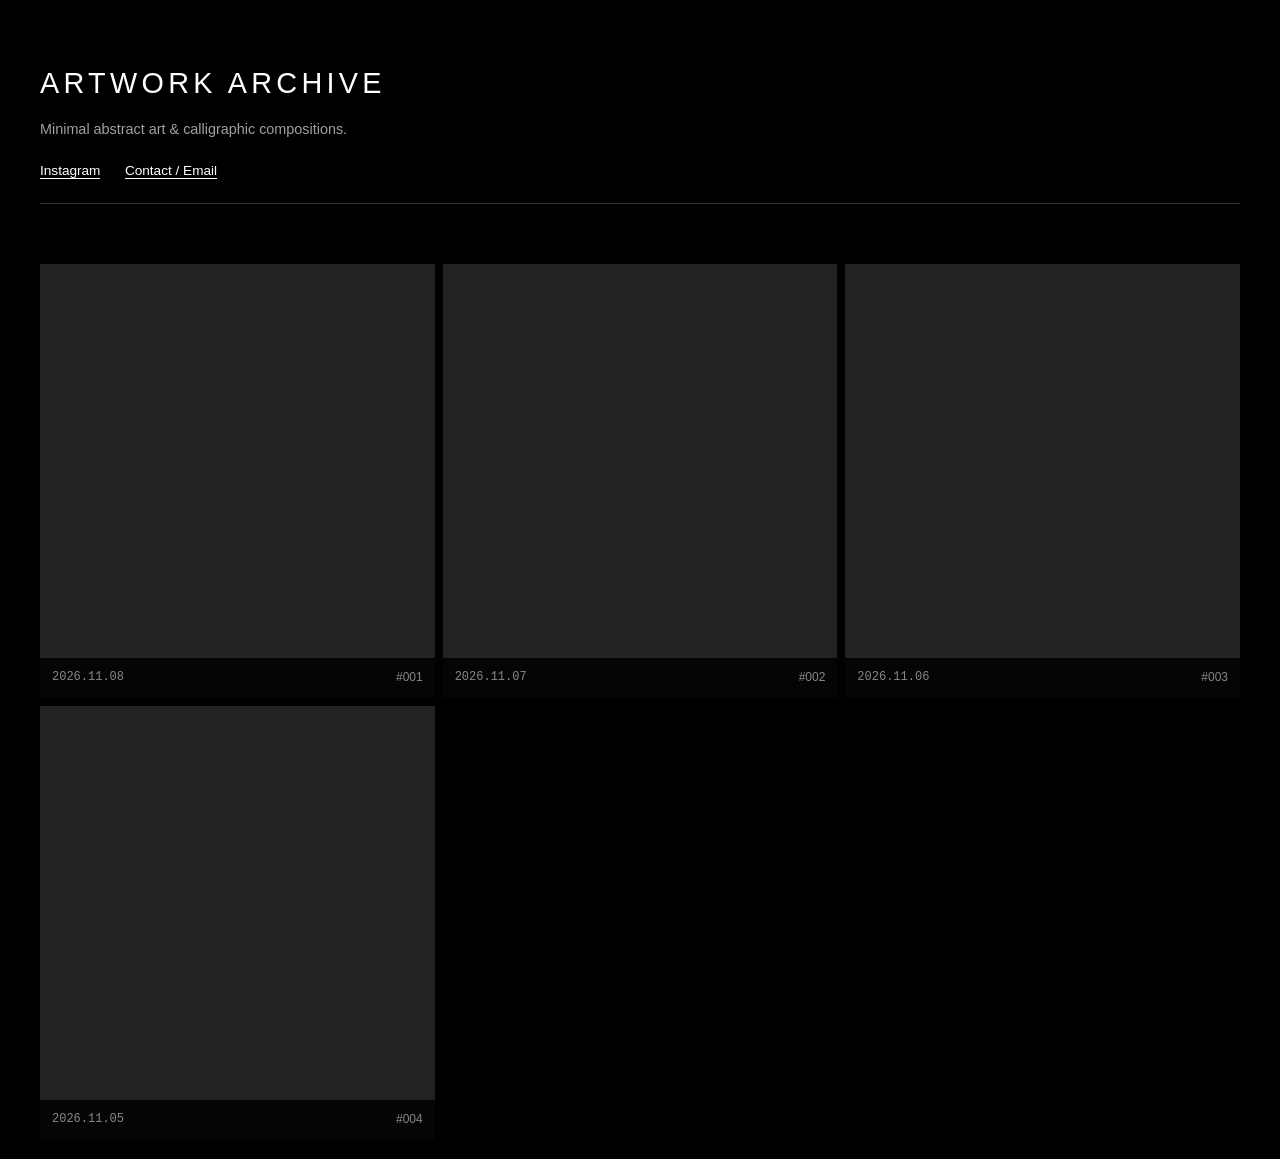
==== index.html @ de1f74de "Add style.css and update index.html" ====
<!DOCTYPE html>
<html lang="ja">
<head>
  <meta charset="UTF-8">
  <meta name="viewport" content="width=device-width, initial-scale=1.0">
  <title>ARTWORK ARCHIVE</title>
  <!-- 先ほど作成したstyle.cssを読み込む -->
  <link rel="stylesheet" href="style.css">
</head>
<body>

  <!-- ヘッダー：プロフィール＆連絡先 -->
  <header>
    <h1 class="site-title">ARTWORK ARCHIVE</h1>
    <p class="profile-text">
      Minimal abstract art & calligraphic compositions.
    </p>
    <div class="contact-links">
      <a href="#" target="_blank">Instagram</a>
      <a href="#" target="_blank">Contact / Email</a>
    </div>
  </header>

  <!-- メイン：作品モザイクグリッド -->
  <main>
    <section class="archive-grid">
      
      <!-- ダミー作品カード 1 -->
      <a href="#" class="work-card">
        <div class="work-thumbnail"></div>
        <div class="work-info">
          <span class="work-date">2026.11.08</span>
          <span class="work-id">#001</span>
        </div>
      </a>

      <!-- ダミー作品カード 2 -->
      <a href="#" class="work-card">
        <div class="work-thumbnail"></div>
        <div class="work-info">
          <span class="work-date">2026.11.07</span>
          <span class="work-id">#002</span>
        </div>
      </a>

      <!-- ダミー作品カード 3 -->
      <a href="#" class="work-card">
        <div class="work-thumbnail"></div>
        <div class="work-info">
          <span class="work-date">2026.11.06</span>
          <span class="work-id">#003</span>
        </div>
      </a>

      <!-- ダミー作品カード 4 -->
      <a href="#" class="work-card">
        <div class="work-thumbnail"></div>
        <div class="work-info">
          <span class="work-date">2026.11.05</span>
          <span class="work-id">#004</span>
        </div>
      </a>

    </section>
  </main>

</body>
</html>
---- style.css ----
/* 全体の基本設定（モノクロ・シンプル） */
* {
  box-sizing: border-box;
  margin: 0;
  padding: 0;
}

body {
  font-family: -apple-system, BlinkMacSystemFont, "Segoe UI", Roboto, "Helvetica Neue", Arial, sans-serif;
  background-color: #000000; /* 黒背景で作品を引き立てる */
  color: #ffffff;            /* 白文字 */
  line-height: 1.6;
  padding: 20px;
}

/* ヘッダー・プロフィール領域 */
header {
  max-width: 1200px;
  margin: 0 auto 60px auto;
  padding: 40px 0 20px 0;
  border-bottom: 1px solid #333333; /* 控えめな区切り線 */
}

.site-title {
  font-size: 1.8rem;
  font-weight: 300;
  letter-spacing: 0.15em;
  margin-bottom: 12px;
  text-transform: uppercase;
}

.profile-text {
  font-size: 0.9rem;
  color: #a0a0a0;
  max-width: 600px;
  margin-bottom: 16px;
}

.contact-links a {
  color: #ffffff;
  text-decoration: none;
  font-size: 0.85rem;
  margin-right: 20px;
  border-bottom: 1px solid #ffffff;
  transition: opacity 0.2s ease;
}

.contact-links a:hover {
  opacity: 0.6;
}

/* モザイク・グリッドレイアウト（スマホ/PC対応） */
.archive-grid {
  display: grid;
  /* スマホを含むすべての画面で強制的に「3列」にする */
  grid-template-columns: repeat(3, 1fr);
  gap: 8px; /* タイル同士の隙間を少し狭くしてスマホでもスッキリ見せる */
  max-width: 1200px;
  margin: 0 auto;
}
}

/* PCなどの広い画面ではタイルの最小サイズを少し広げる */
@media (min-width: 768px) {
  .archive-grid {
    grid-template-columns: repeat(auto-fill, minmax(220px, 1fr));
    gap: 20px;
  }
}

/* 各作品カードのスタイル */
.work-card {
  display: block;
  text-decoration: none;
  color: inherit;
  background-color: #111111;
  overflow: hidden;
  position: relative;
  transition: transform 0.3s ease, opacity 0.3s ease;
}

.work-card:hover {
  opacity: 0.85;
}

/* 正方形のサムネイル枠 */
.work-thumbnail {
  width: 100%;
  aspect-ratio: 1 / 1;
  background-color: #222222;
  object-fit: cover;
  display: block;
}

/* 作品情報のテキスト */
.work-info {
  padding: 10px 12px;
  display: flex;
  justify-content: space-between;
  align-items: center;
  font-size: 0.75rem;
  color: #888888;
  background-color: #050505;
}

.work-date {
  font-family: monospace;
}
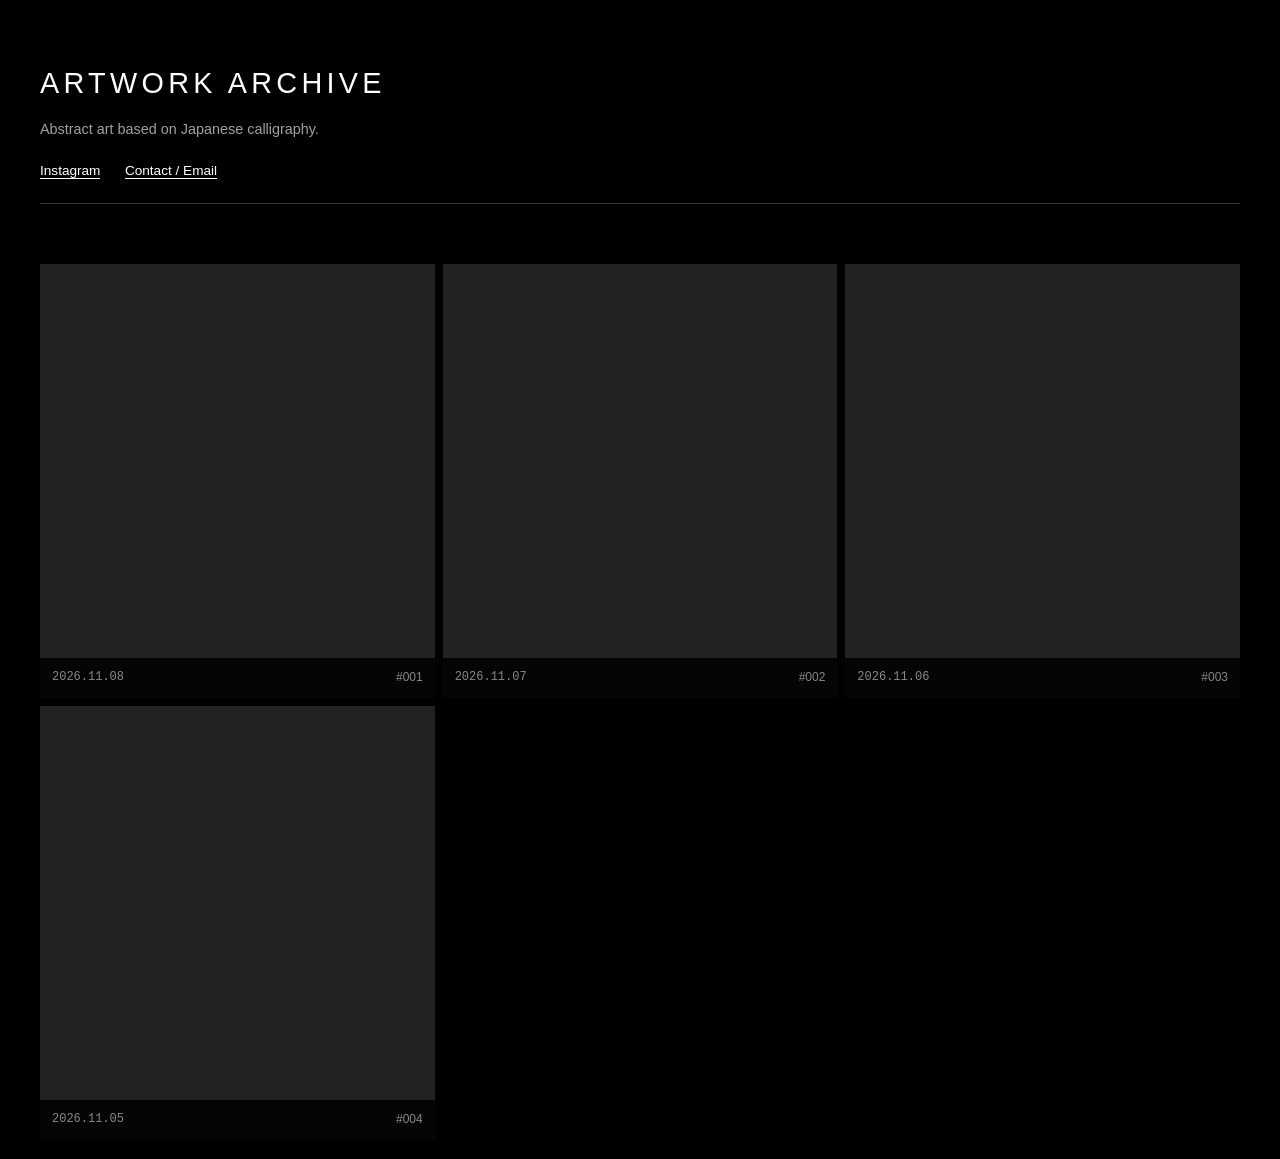
==== commit 99136859: "a" ====
--- a/index.html
+++ b/index.html
@@ -13,7 +13,7 @@
   <header>
     <h1 class="site-title">ARTWORK ARCHIVE</h1>
     <p class="profile-text">
-      Minimal abstract art & calligraphic compositions.
+      Abstract art based on Japanese calligraphy.
     </p>
     <div class="contact-links">
       <a href="#" target="_blank">Instagram</a>
--- a/style.css
+++ b/style.css
@@ -7,8 +7,8 @@
 
 body {
   font-family: -apple-system, BlinkMacSystemFont, "Segoe UI", Roboto, "Helvetica Neue", Arial, sans-serif;
-  background-color: #000000; /* 黒背景で作品を引き立てる */
-  color: #ffffff;            /* 白文字 */
+  background-color: #000000;
+  color: #ffffff;
   line-height: 1.6;
   padding: 20px;
 }
@@ -18,7 +18,7 @@
   max-width: 1200px;
   margin: 0 auto 60px auto;
   padding: 40px 0 20px 0;
-  border-bottom: 1px solid #333333; /* 控えめな区切り線 */
+  border-bottom: 1px solid #333333;
 }
 
 .site-title {
@@ -49,23 +49,13 @@
   opacity: 0.6;
 }
 
-/* モザイク・グリッドレイアウト（スマホ/PC対応） */
+/* モザイク・グリッドレイアウト（スマホ含む3列固定） */
 .archive-grid {
   display: grid;
-  /* スマホを含むすべての画面で強制的に「3列」にする */
   grid-template-columns: repeat(3, 1fr);
-  gap: 8px; /* タイル同士の隙間を少し狭くしてスマホでもスッキリ見せる */
+  gap: 8px;
   max-width: 1200px;
   margin: 0 auto;
-}
-}
-
-/* PCなどの広い画面ではタイルの最小サイズを少し広げる */
-@media (min-width: 768px) {
-  .archive-grid {
-    grid-template-columns: repeat(auto-fill, minmax(220px, 1fr));
-    gap: 20px;
-  }
 }
 
 /* 各作品カードのスタイル */
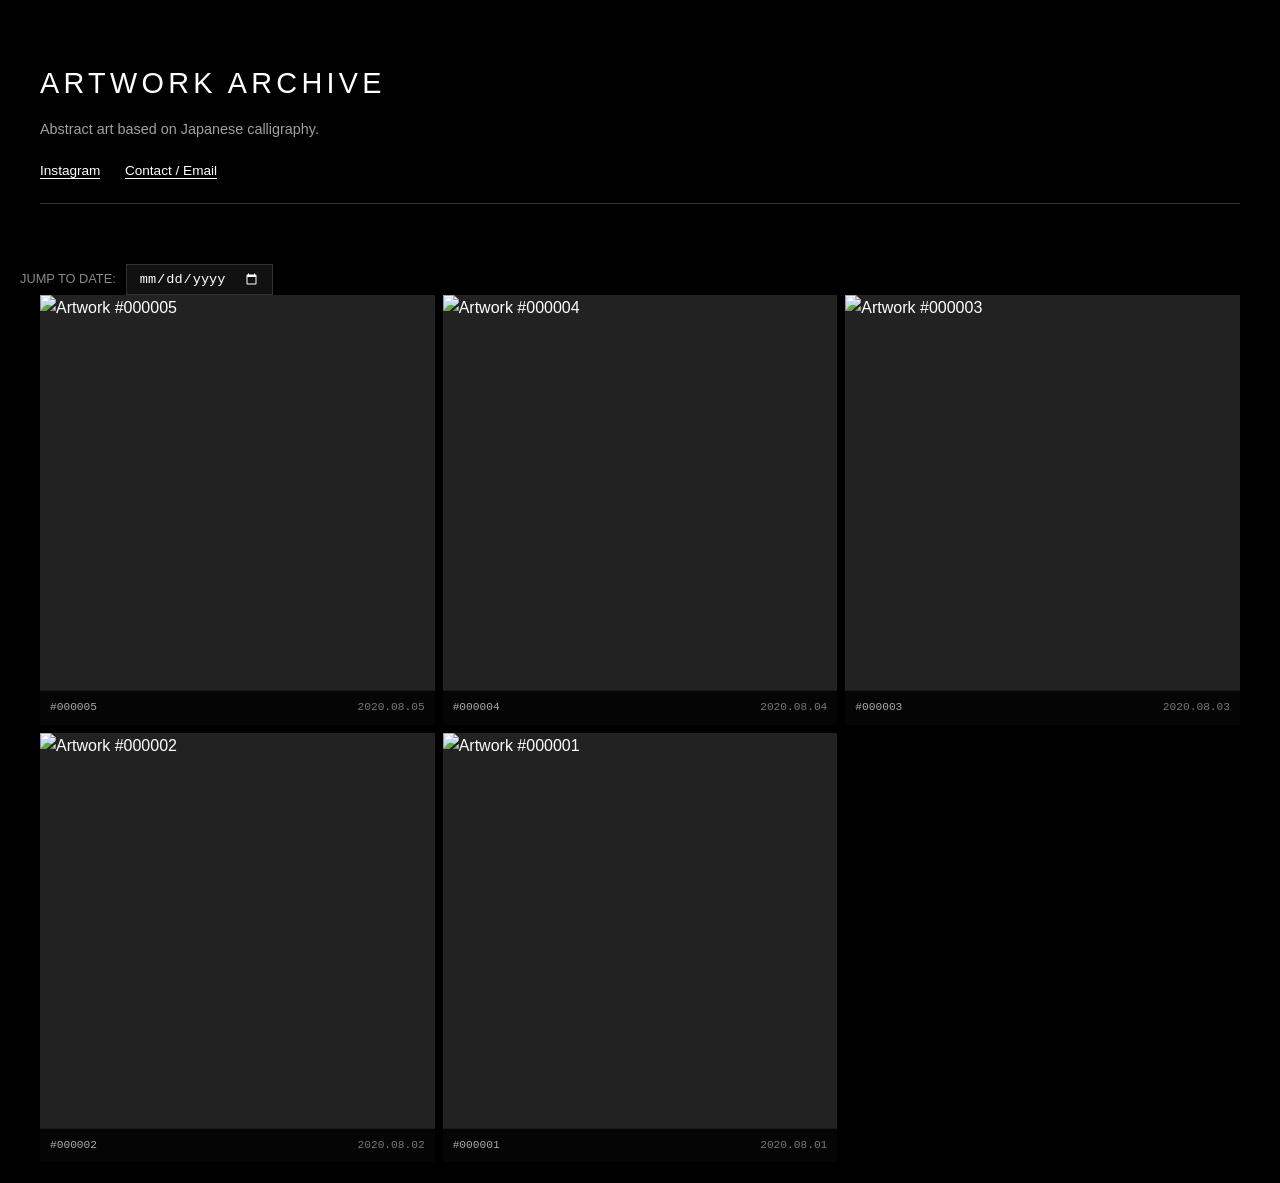
==== commit 804454bc: "a" ====
--- a/index.html
+++ b/index.html
@@ -21,48 +21,18 @@
     </div>
   </header>
 
-  <!-- メイン：作品モザイクグリッド -->
+ <!-- カレンダージャンプUI -->
+    <div class="calendar-search">
+      <label for="date-picker">JUMP TO DATE:</label>
+      <input type="date" id="date-picker">
+    </div>
+  </header>
+
   <main>
-    <section class="archive-grid">
-      
-      <!-- ダミー作品カード 1 -->
-      <a href="#" class="work-card">
-        <div class="work-thumbnail"></div>
-        <div class="work-info">
-          <span class="work-date">2026.11.08</span>
-          <span class="work-id">#001</span>
-        </div>
-      </a>
-
-      <!-- ダミー作品カード 2 -->
-      <a href="#" class="work-card">
-        <div class="work-thumbnail"></div>
-        <div class="work-info">
-          <span class="work-date">2026.11.07</span>
-          <span class="work-id">#002</span>
-        </div>
-      </a>
-
-      <!-- ダミー作品カード 3 -->
-      <a href="#" class="work-card">
-        <div class="work-thumbnail"></div>
-        <div class="work-info">
-          <span class="work-date">2026.11.06</span>
-          <span class="work-id">#003</span>
-        </div>
-      </a>
-
-      <!-- ダミー作品カード 4 -->
-      <a href="#" class="work-card">
-        <div class="work-thumbnail"></div>
-        <div class="work-info">
-          <span class="work-date">2026.11.05</span>
-          <span class="work-id">#004</span>
-        </div>
-      </a>
-
-    </section>
+    <!-- JavaScriptが自動で画像カードを生成して挿入するグリッド -->
+    <div class="archive-grid" id="artwork-grid"></div>
   </main>
 
+  <script src="script.js"></script>
 </body>
 </html>
--- a/style.css
+++ b/style.css
@@ -95,4 +95,52 @@
 
 .work-date {
   font-family: monospace;
+}
+
+/* カレンダージャンプエリア */
+.calendar-search {
+  margin-top: 20px;
+  display: flex;
+  align-items: center;
+  gap: 10px;
+  font-size: 0.8rem;
+  color: #888888;
+}
+
+.calendar-search input[type="date"] {
+  background-color: #111111;
+  color: #ffffff;
+  border: 1px solid #333333;
+  padding: 6px 12px;
+  font-family: monospace;
+  font-size: 0.85rem;
+  outline: none;
+  cursor: pointer;
+}
+
+.calendar-search input[type="date"]::-webkit-calendar-picker-indicator {
+  filter: invert(1); /* カレンダーアイコンを白くする */
+}
+
+/* 作品カード内のメタ情報表示 */
+.work-info {
+  padding: 8px 10px;
+  display: flex;
+  justify-content: space-between;
+  align-items: center;
+  font-size: 0.7rem;
+  color: #777777;
+  font-family: monospace;
+  background-color: #050505;
+  border-top: 1px solid #1a1a1a;
+}
+
+.work-number {
+  color: #aaaaaa;
+}
+
+/* スクロール位置調整用のハイライト効果（ジャンプ時） */
+.work-card.highlight {
+  outline: 2px solid #ffffff;
+  transition: outline 0.5s ease;
 }
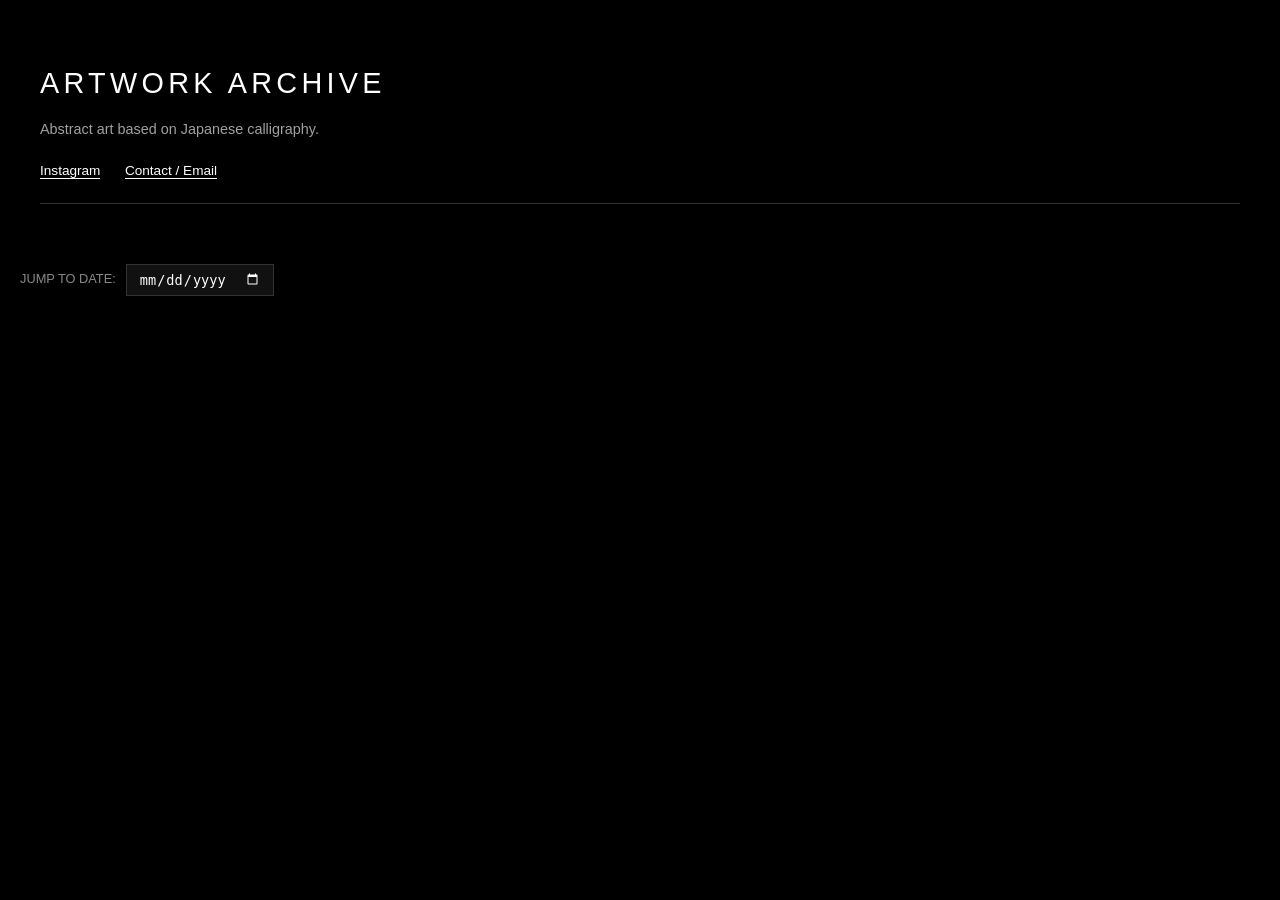
==== commit ea7ee7c8: "a" ====
--- a/index.html
+++ b/index.html
@@ -33,6 +33,9 @@
     <div class="archive-grid" id="artwork-grid"></div>
   </main>
 
+<script src="file_list.js"></script>
+<script src="script.js"></script>
+
   <script src="script.js"></script>
 </body>
 </html>
--- a/style.css
+++ b/style.css
@@ -119,10 +119,10 @@
 }
 
 .calendar-search input[type="date"]::-webkit-calendar-picker-indicator {
-  filter: invert(1); /* カレンダーアイコンを白くする */
+  filter: invert(1);
 }
 
-/* 作品カード内のメタ情報表示 */
+/* 作品カード内のメタ情報表示（画像の下に小さく配置） */
 .work-info {
   padding: 8px 10px;
   display: flex;
@@ -139,7 +139,7 @@
   color: #aaaaaa;
 }
 
-/* スクロール位置調整用のハイライト効果（ジャンプ時） */
+/* ジャンプ時のハイライト効果 */
 .work-card.highlight {
   outline: 2px solid #ffffff;
   transition: outline 0.5s ease;
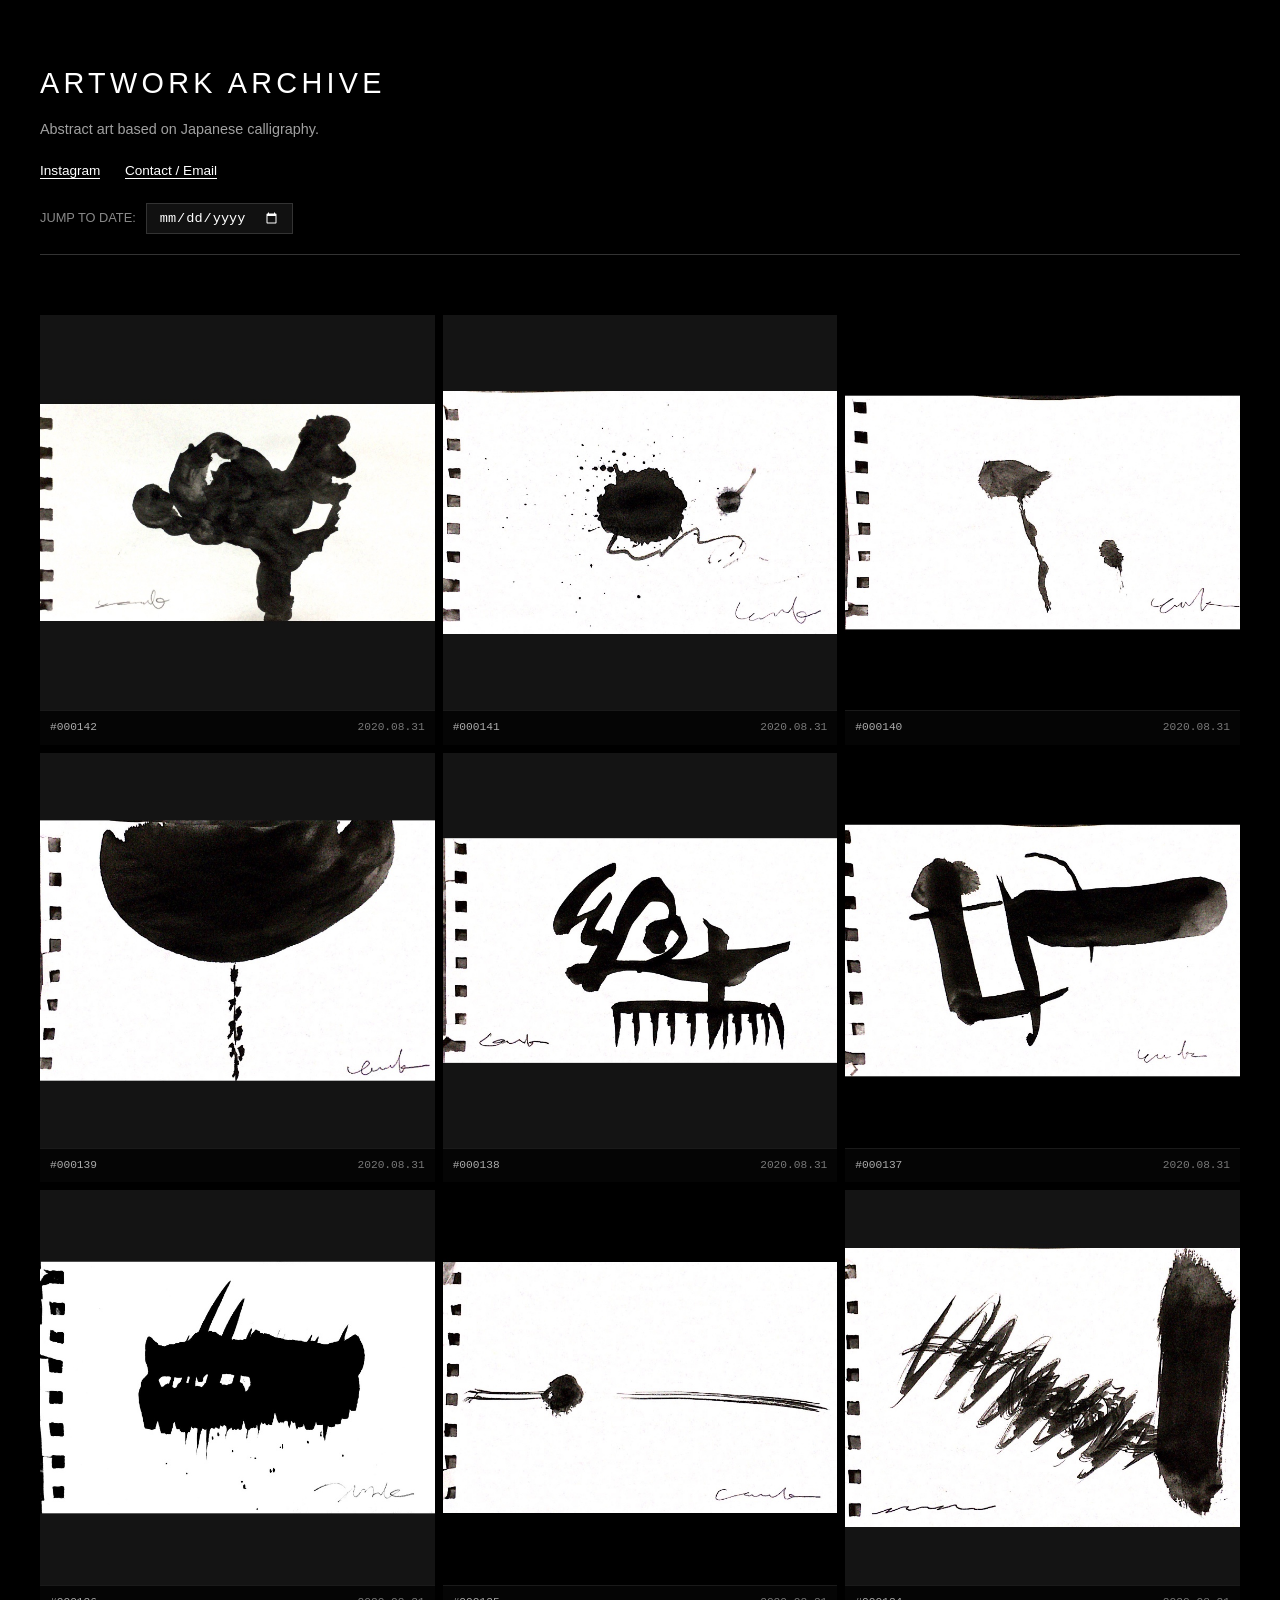
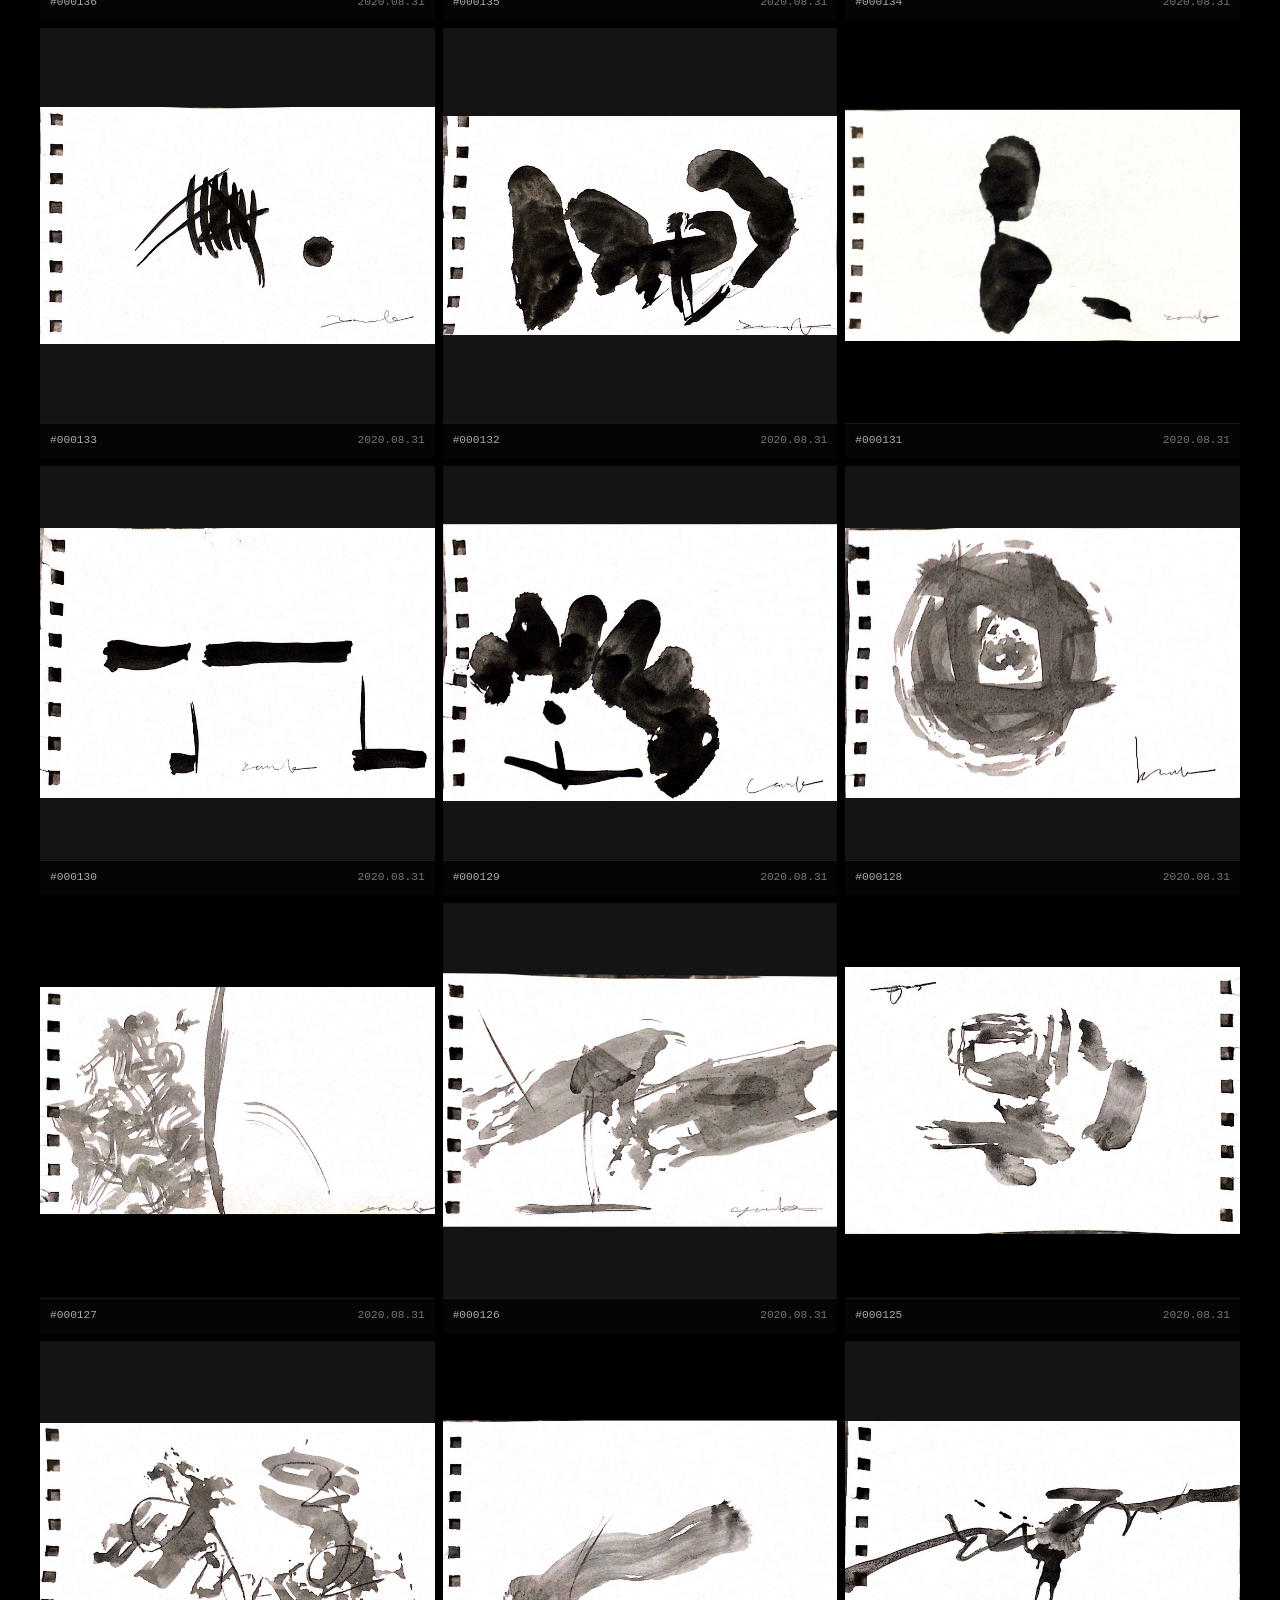
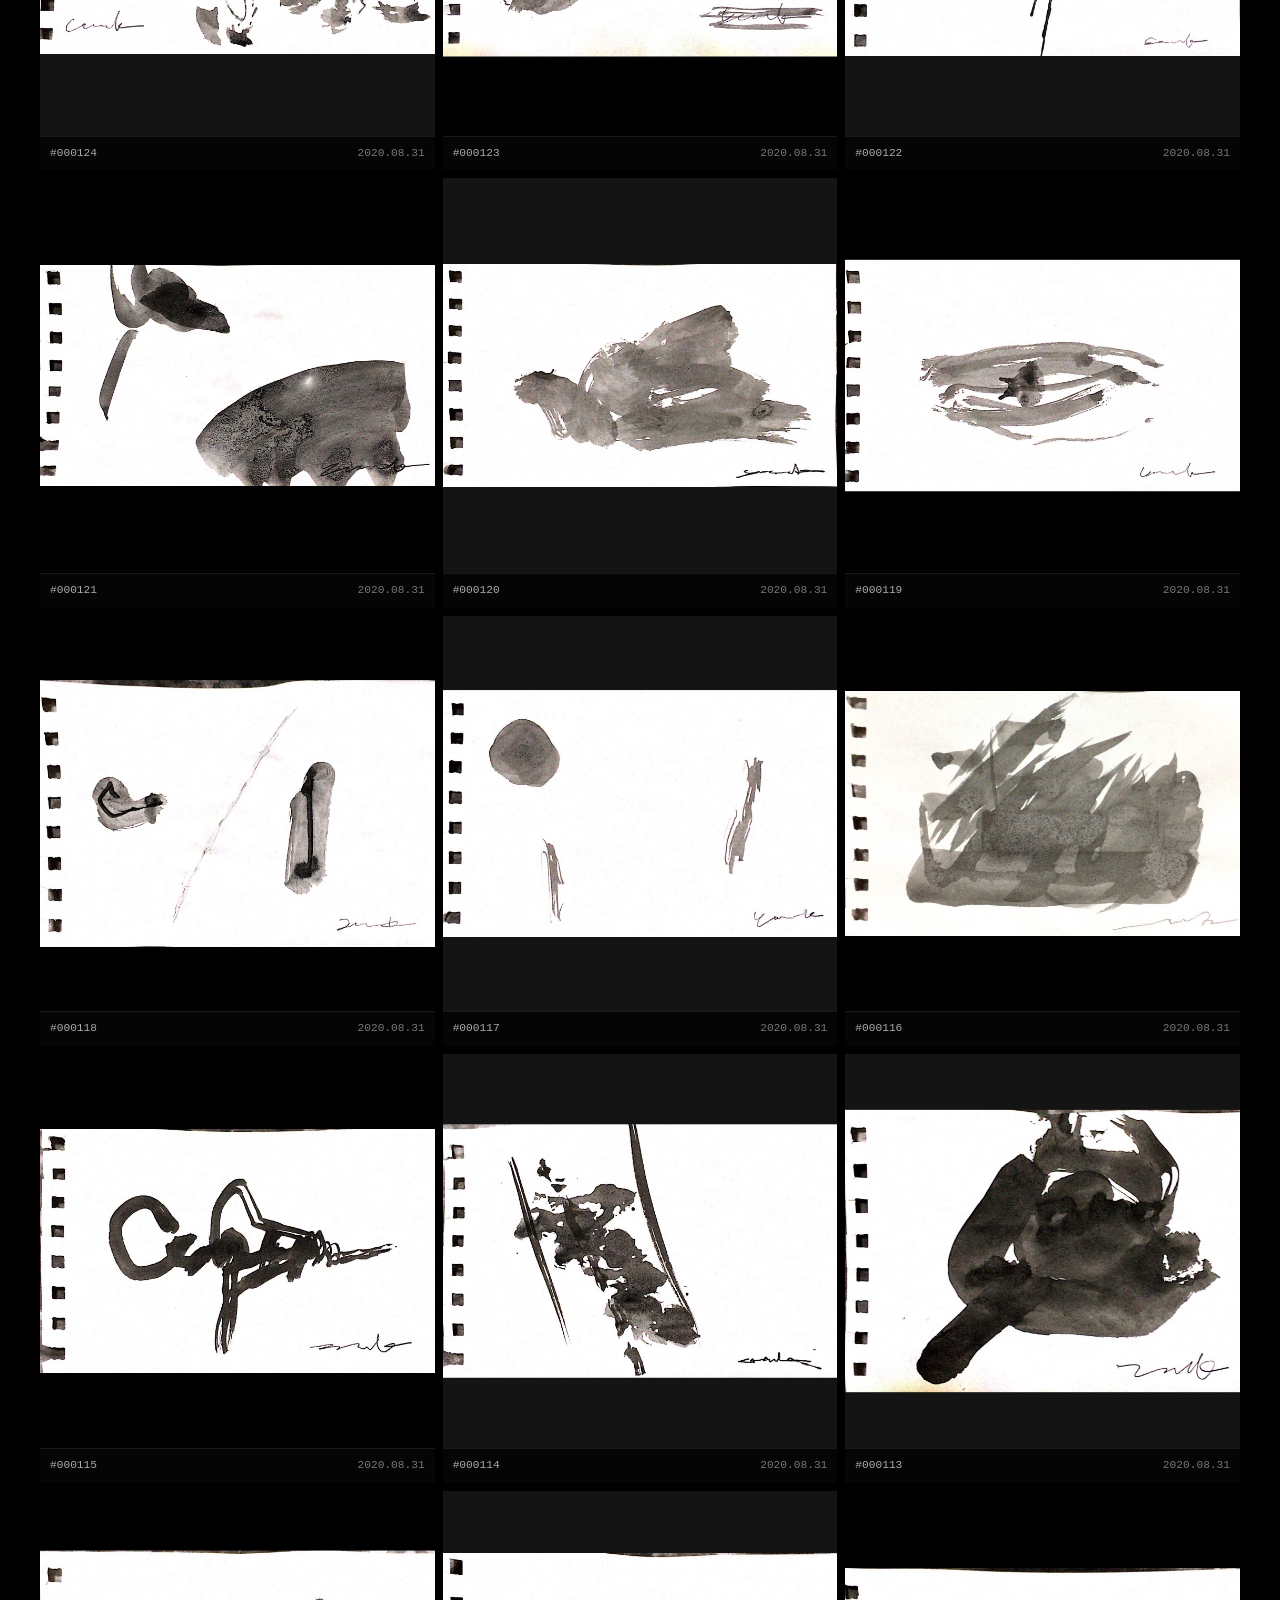
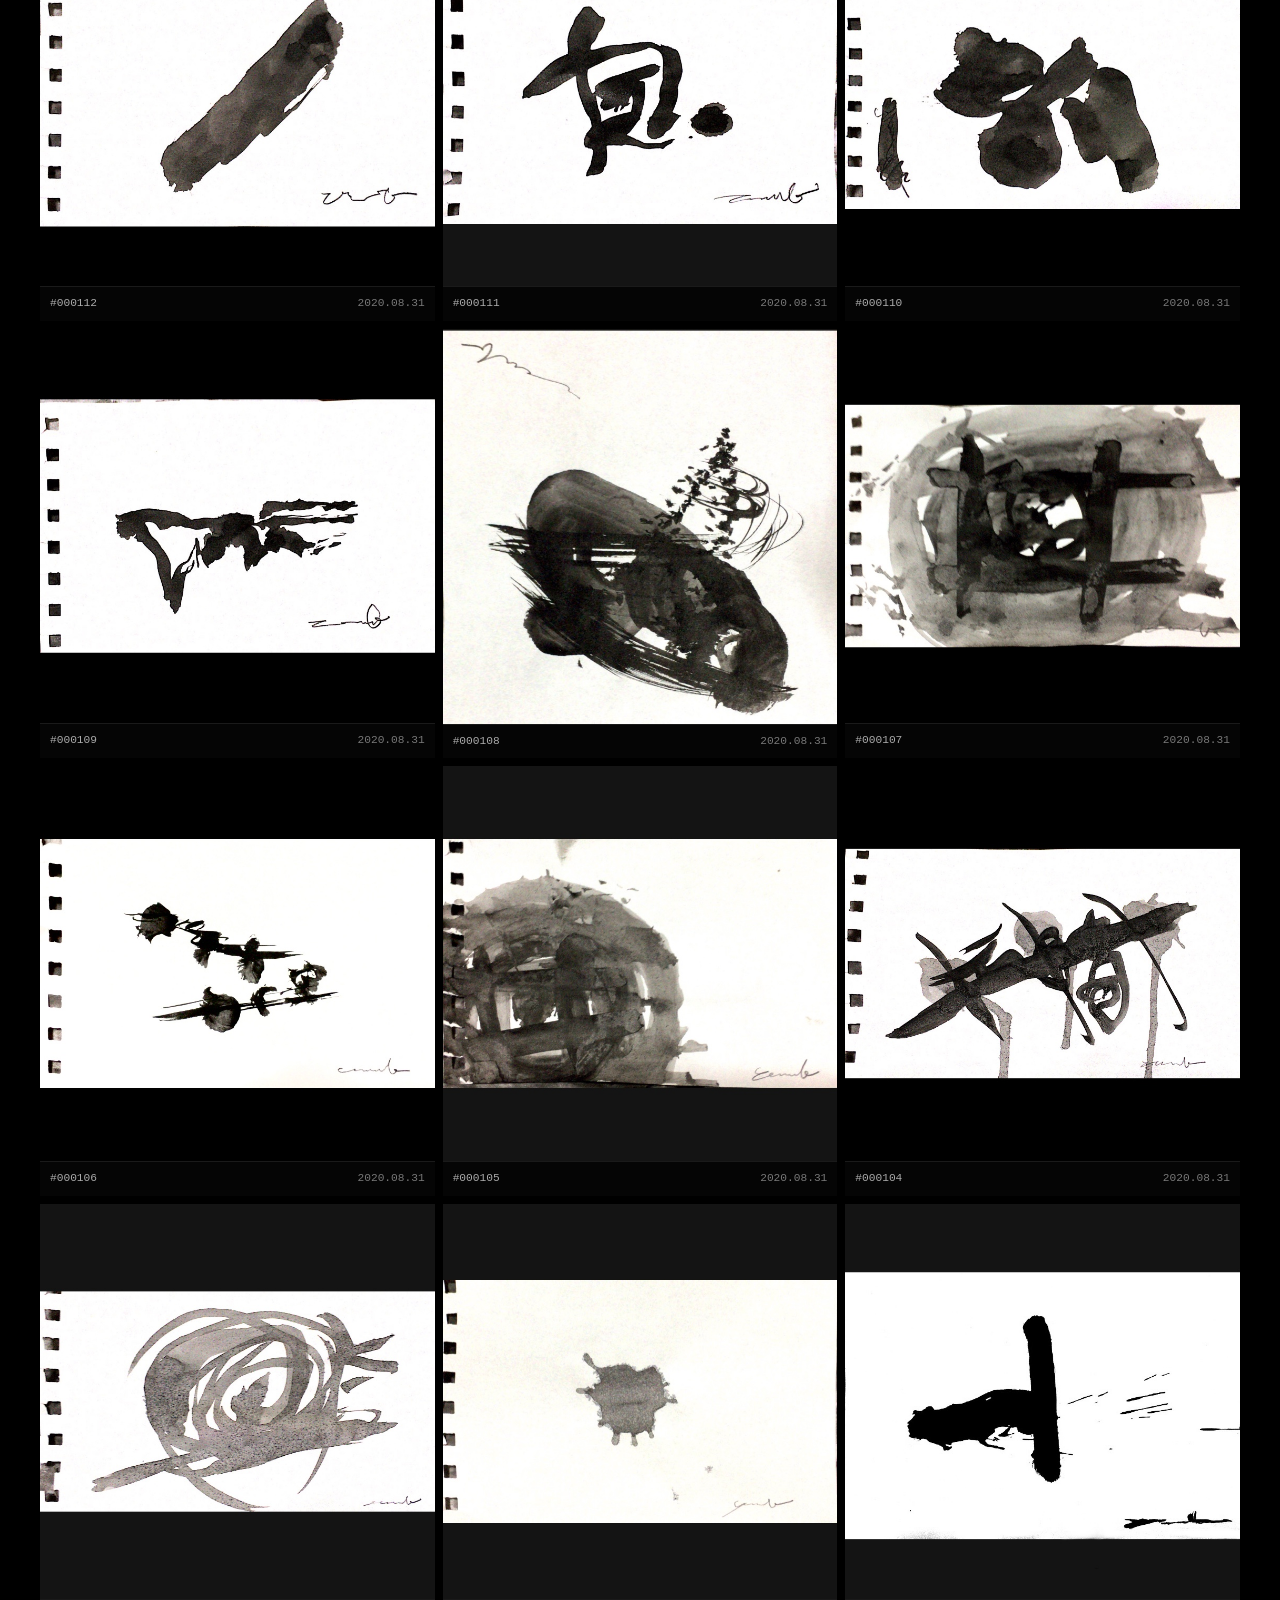
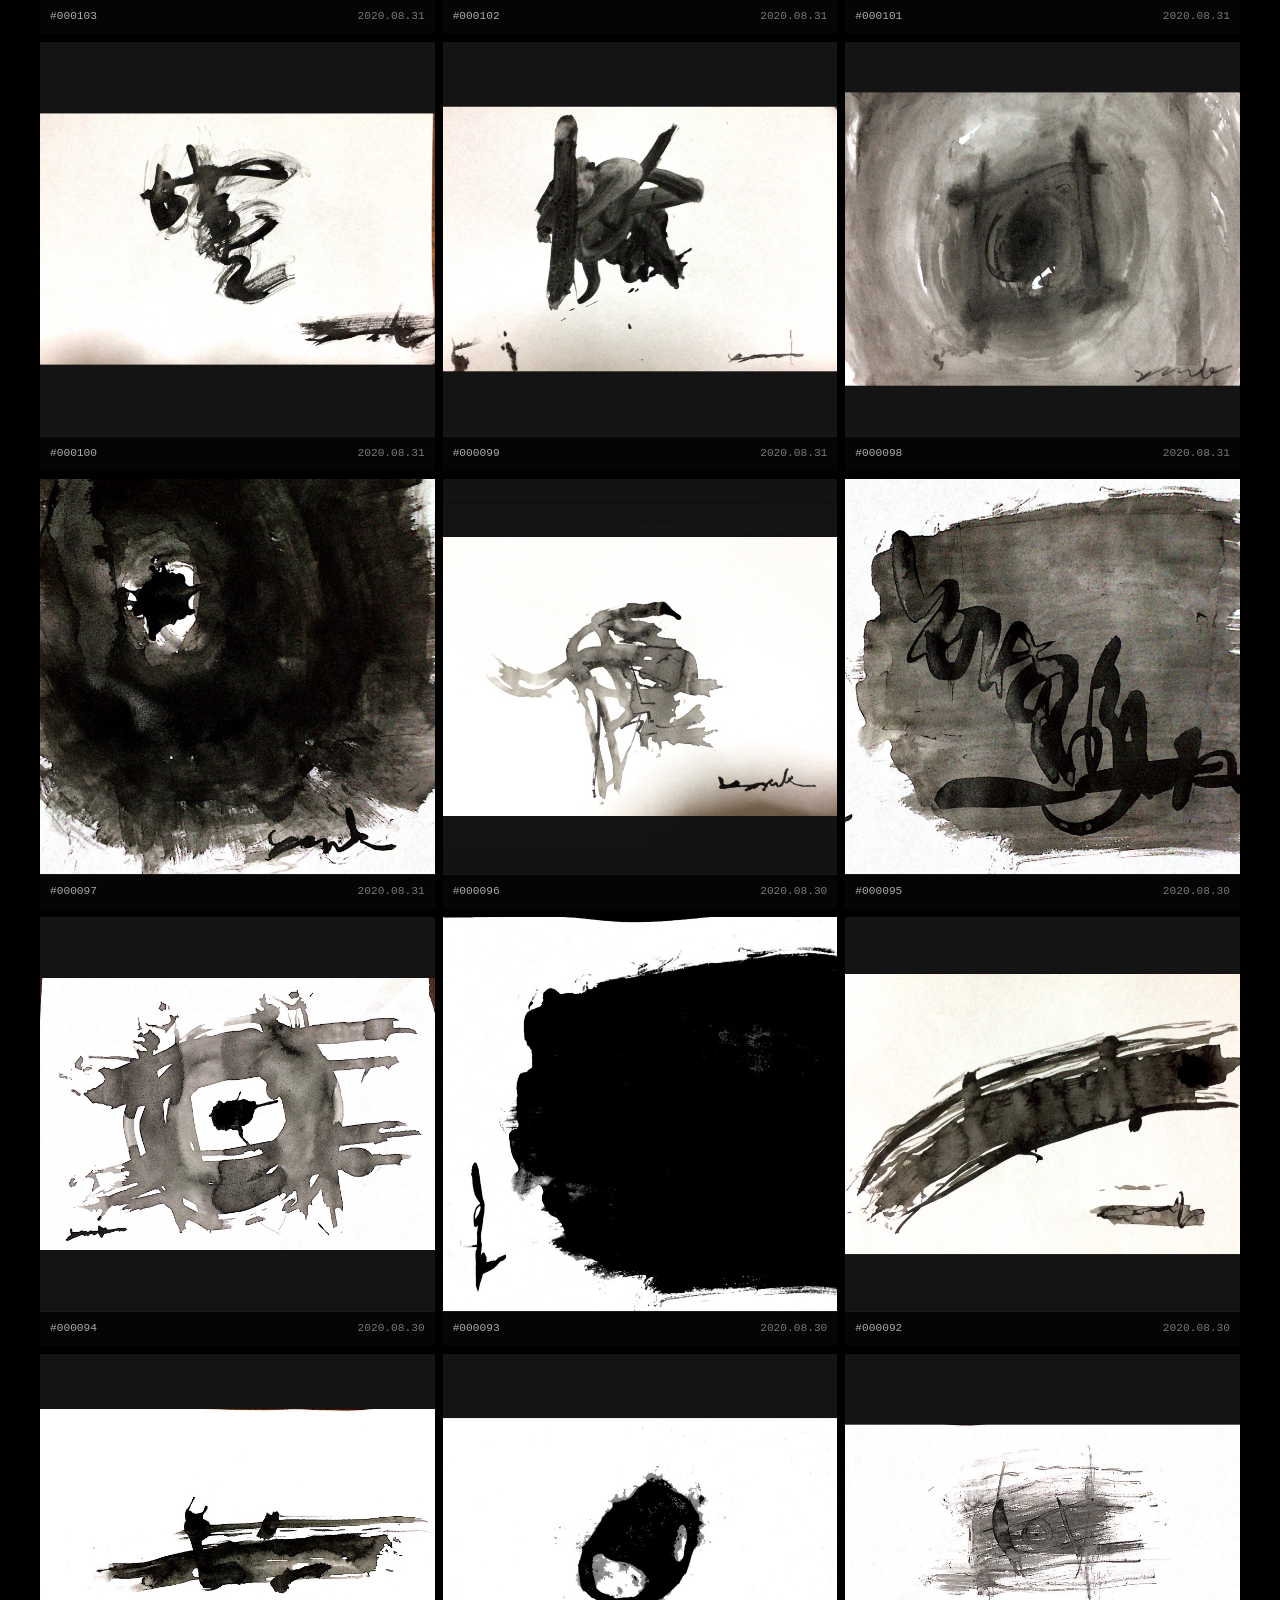
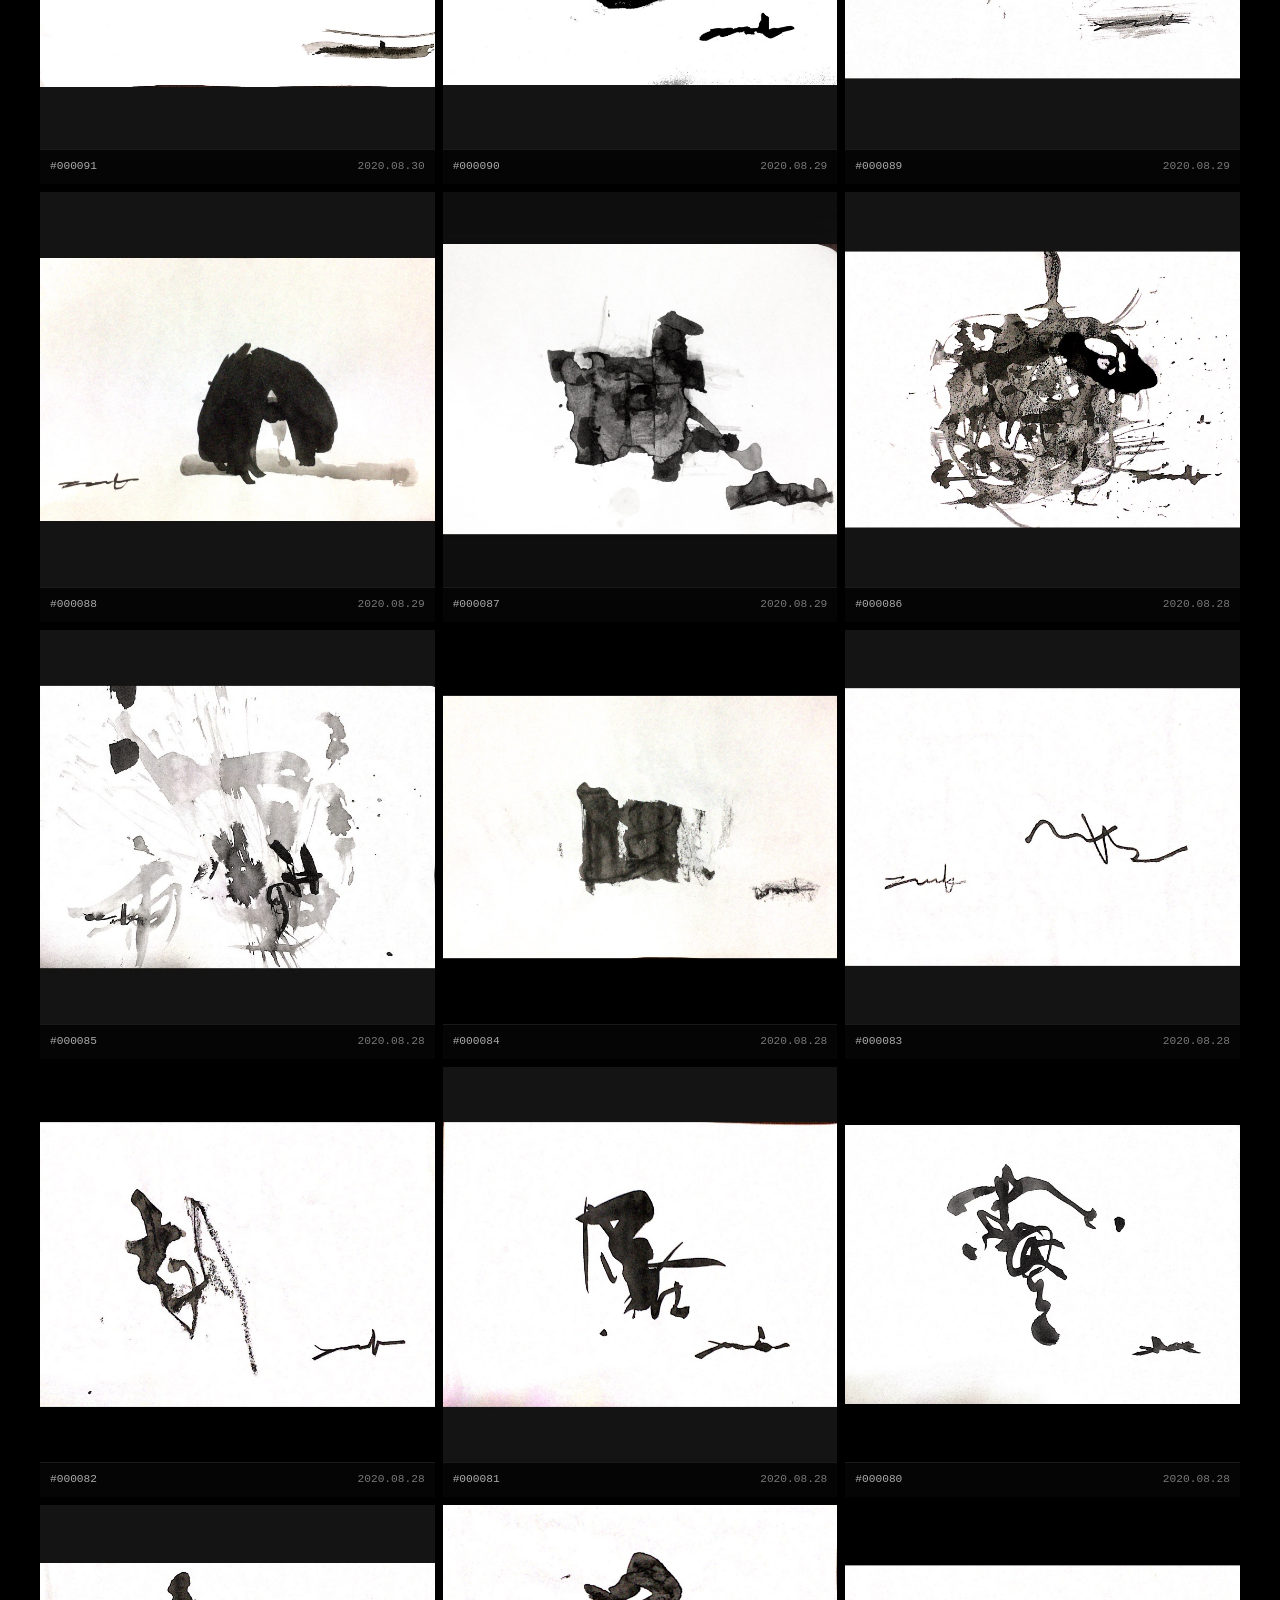
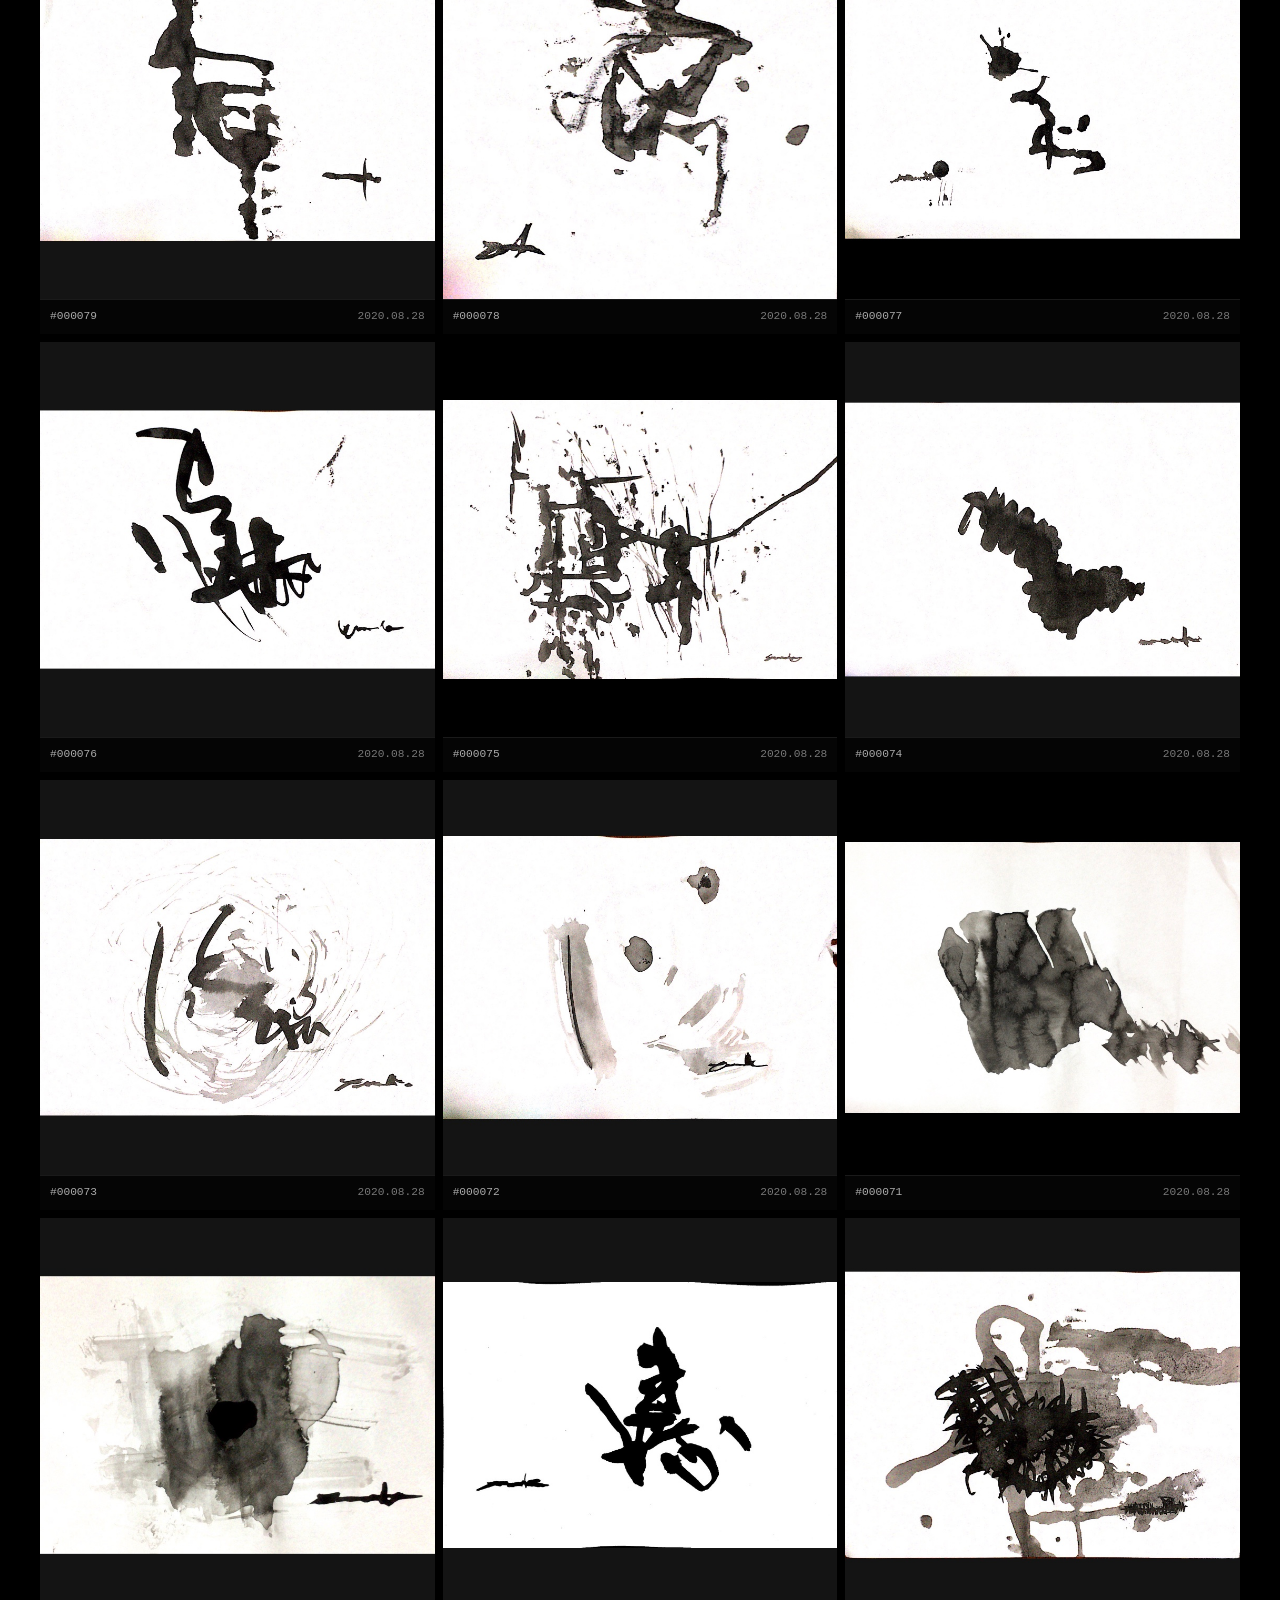
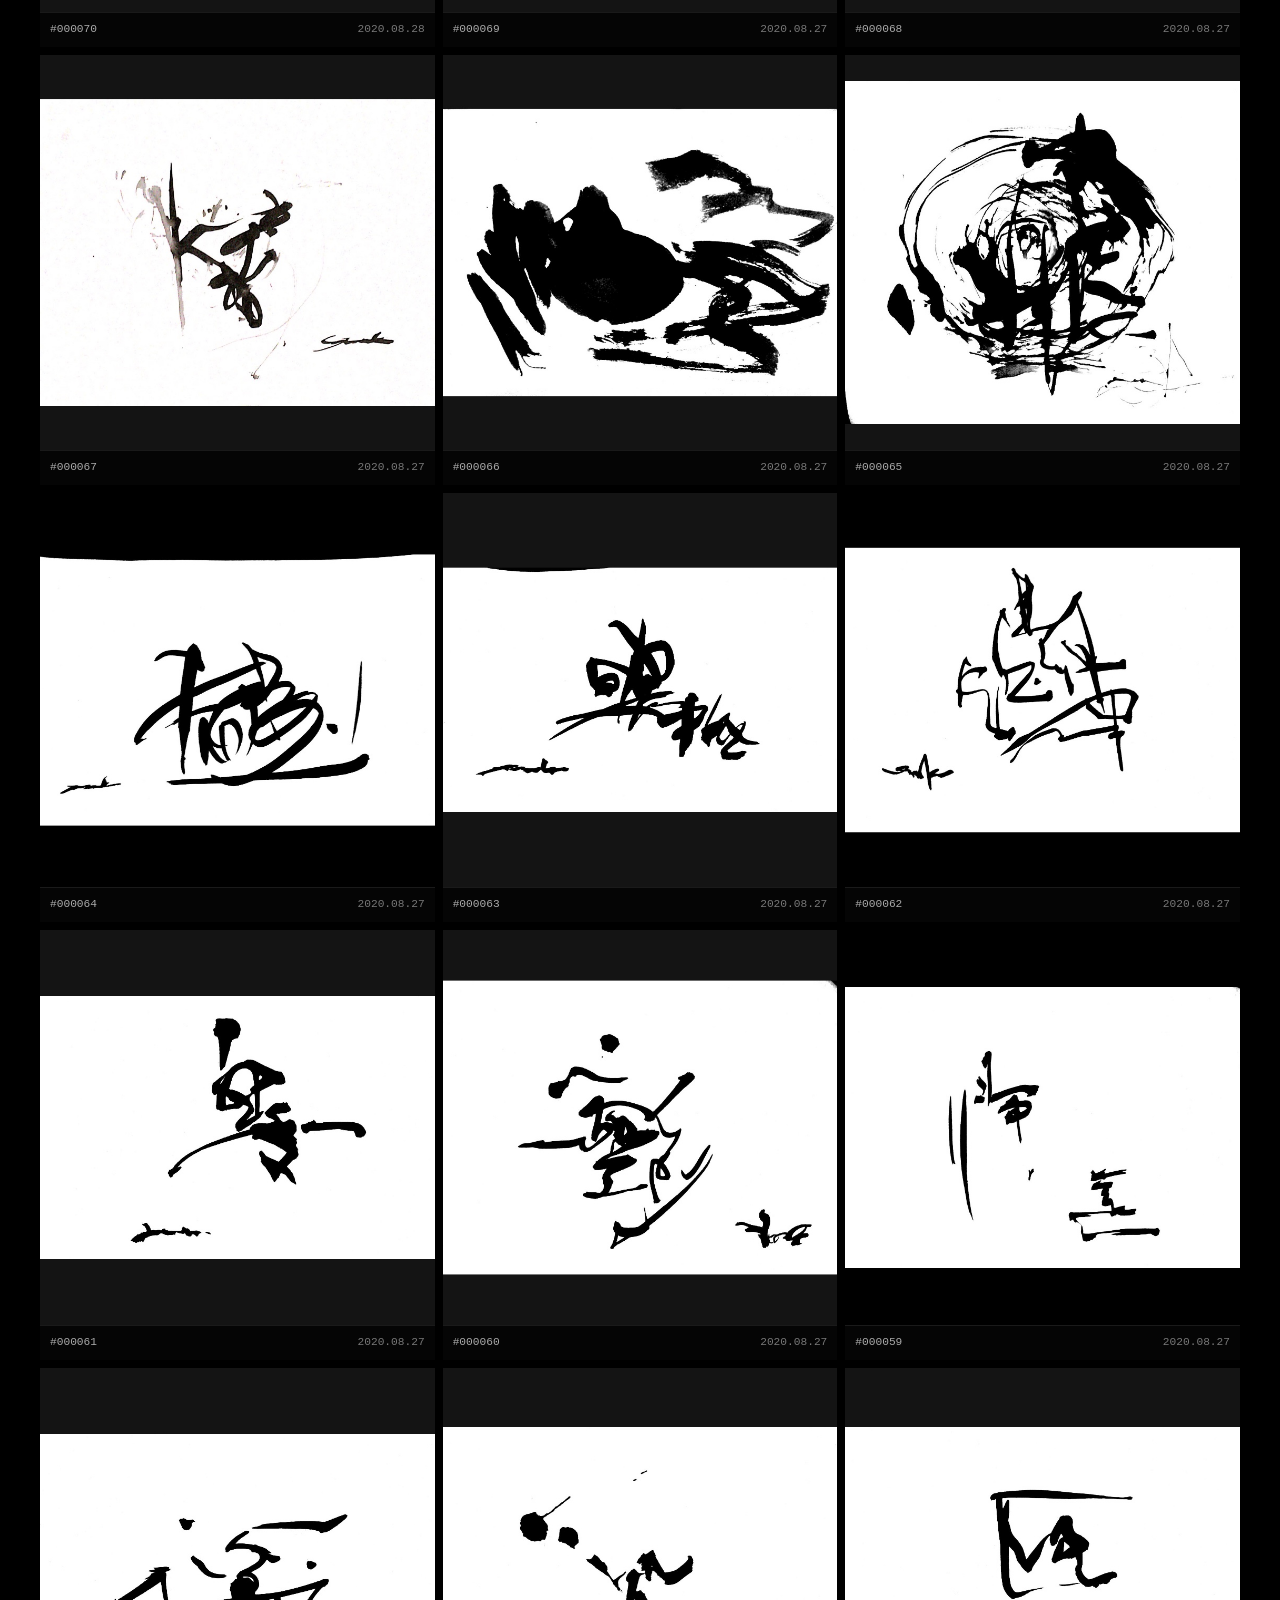
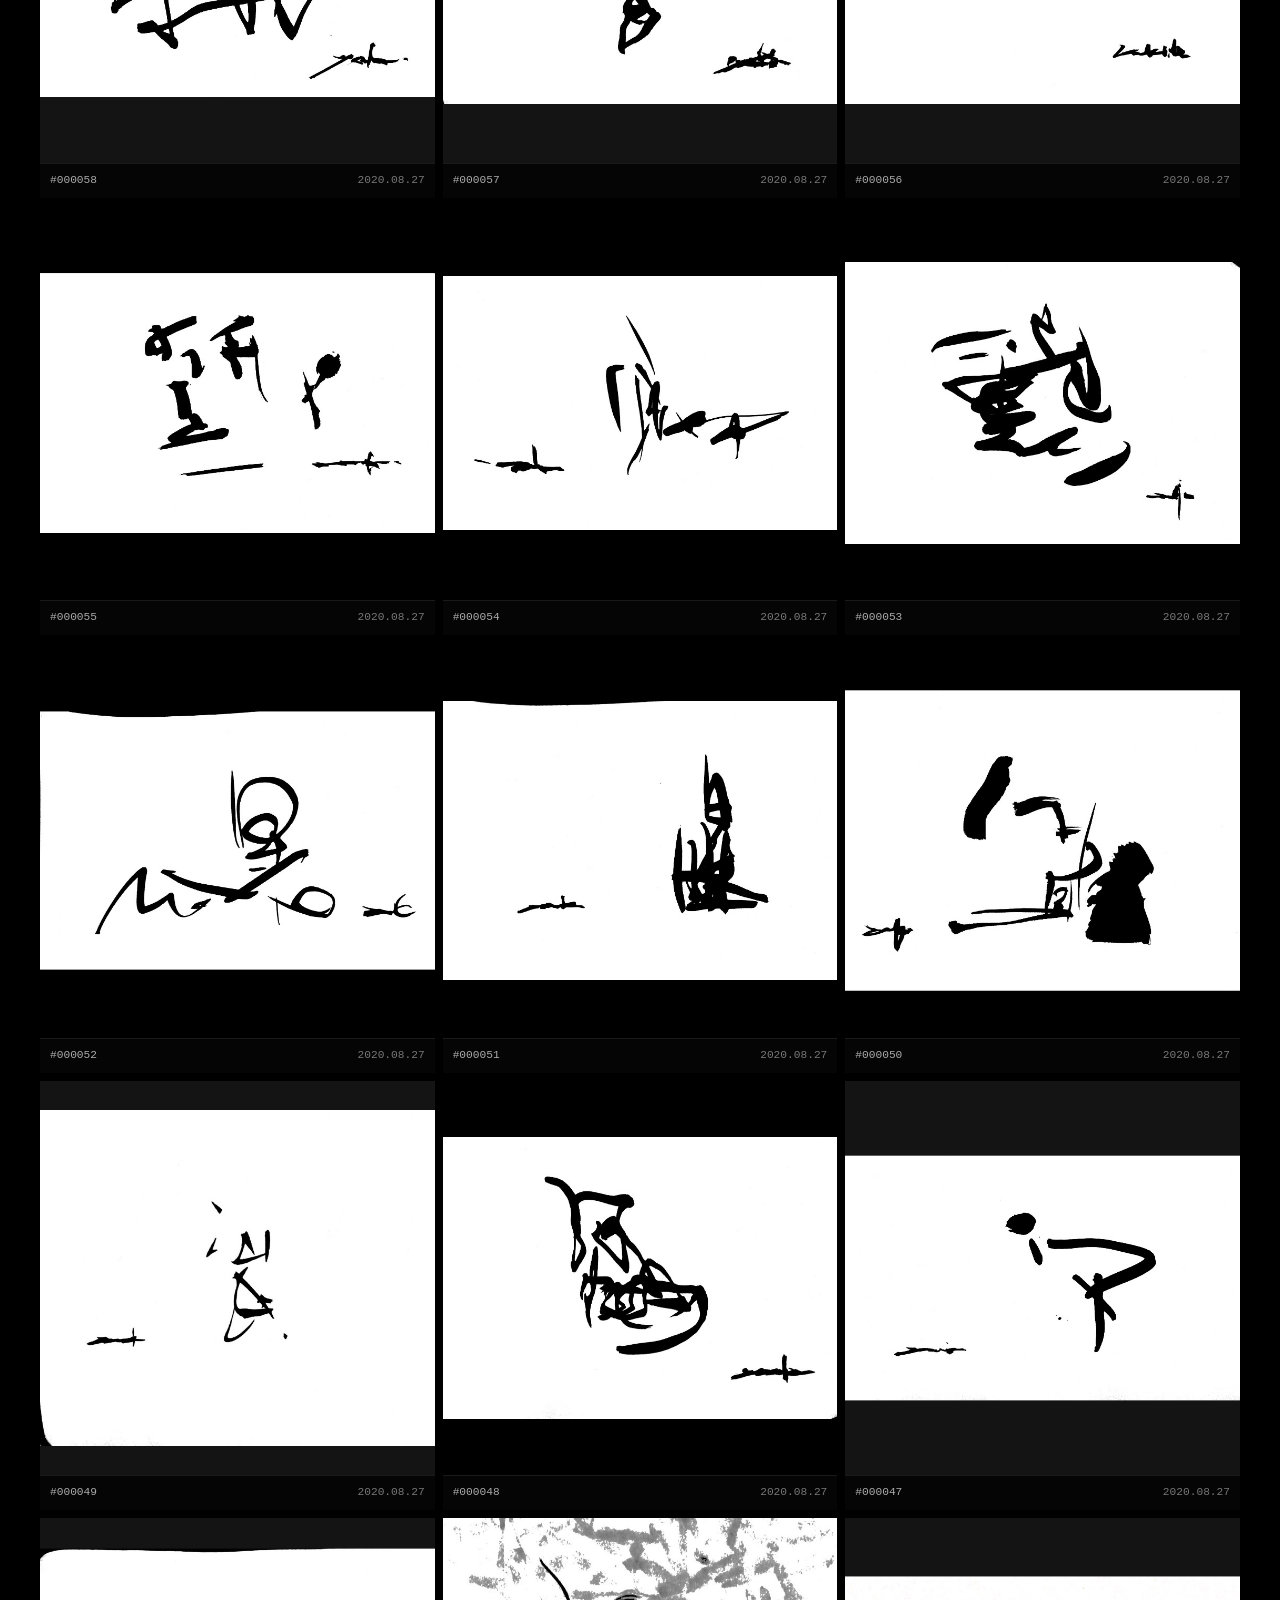
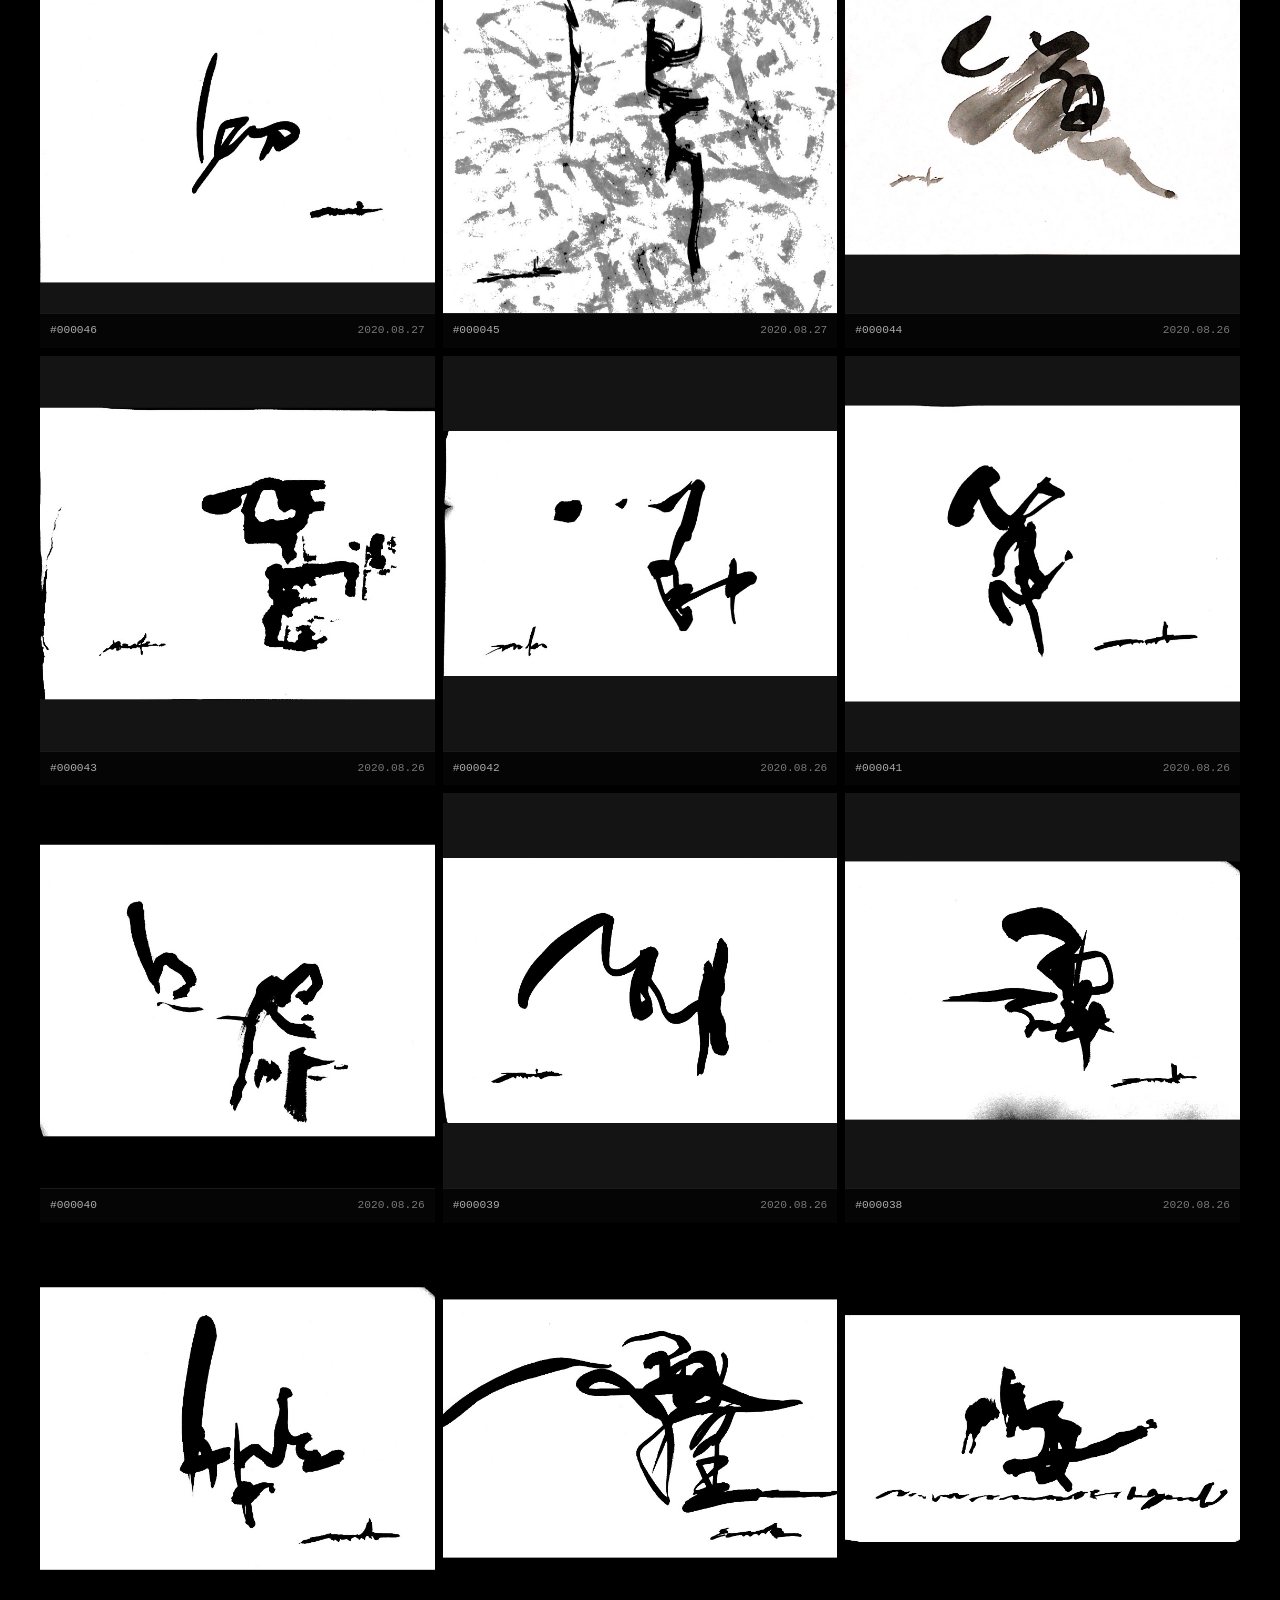
==== commit eb8dcbba: "zoom" ====
--- a/index.html
+++ b/index.html
@@ -4,7 +4,7 @@
   <meta charset="UTF-8">
   <meta name="viewport" content="width=device-width, initial-scale=1.0">
   <title>ARTWORK ARCHIVE</title>
-  <!-- 先ほど作成したstyle.cssを読み込む -->
+  <!-- style.cssを読み込む -->
   <link rel="stylesheet" href="style.css">
 </head>
 <body>
@@ -19,9 +19,8 @@
       <a href="#" target="_blank">Instagram</a>
       <a href="#" target="_blank">Contact / Email</a>
     </div>
-  </header>
 
- <!-- カレンダージャンプUI -->
+    <!-- カレンダージャンプUI（headerの中に収めるか、外に出す） -->
     <div class="calendar-search">
       <label for="date-picker">JUMP TO DATE:</label>
       <input type="date" id="date-picker">
@@ -33,9 +32,8 @@
     <div class="archive-grid" id="artwork-grid"></div>
   </main>
 
-<script src="file_list.js"></script>
-<script src="script.js"></script>
-
+  <!-- スクリプトの読み込み（重複を解消） -->
+  <script src="file_list.js"></script>
   <script src="script.js"></script>
 </body>
 </html>
--- a/style.css
+++ b/style.css
@@ -143,4 +143,37 @@
 .work-card.highlight {
   outline: 2px solid #ffffff;
   transition: outline 0.5s ease;
+}
+
+/* --- モーダル（拡大表示）のスタイル --- */
+.image-modal {
+  display: none; /* 初期状態は非表示 */
+  position: fixed;
+  z-index: 1000;
+  top: 0;
+  left: 0;
+  width: 100%;
+  height: 100%;
+  background-color: rgba(0, 0, 0, 0.85); /* 半透明の黒背景 */
+  justify-content: center;
+  align-items: center;
+  cursor: pointer;
+}
+
+.image-modal img {
+  max-width: 90%;
+  max-height: 90vh;
+  object-fit: contain;
+  border-radius: 4px;
+  box-shadow: 0 5px 25px rgba(0, 0, 0, 0.5);
+}
+
+.image-modal .close-hint {
+  position: absolute;
+  top: 20px;
+  right: 30px;
+  color: #fff;
+  font-size: 2rem;
+  font-weight: light;
+  pointer-events: none;
 }
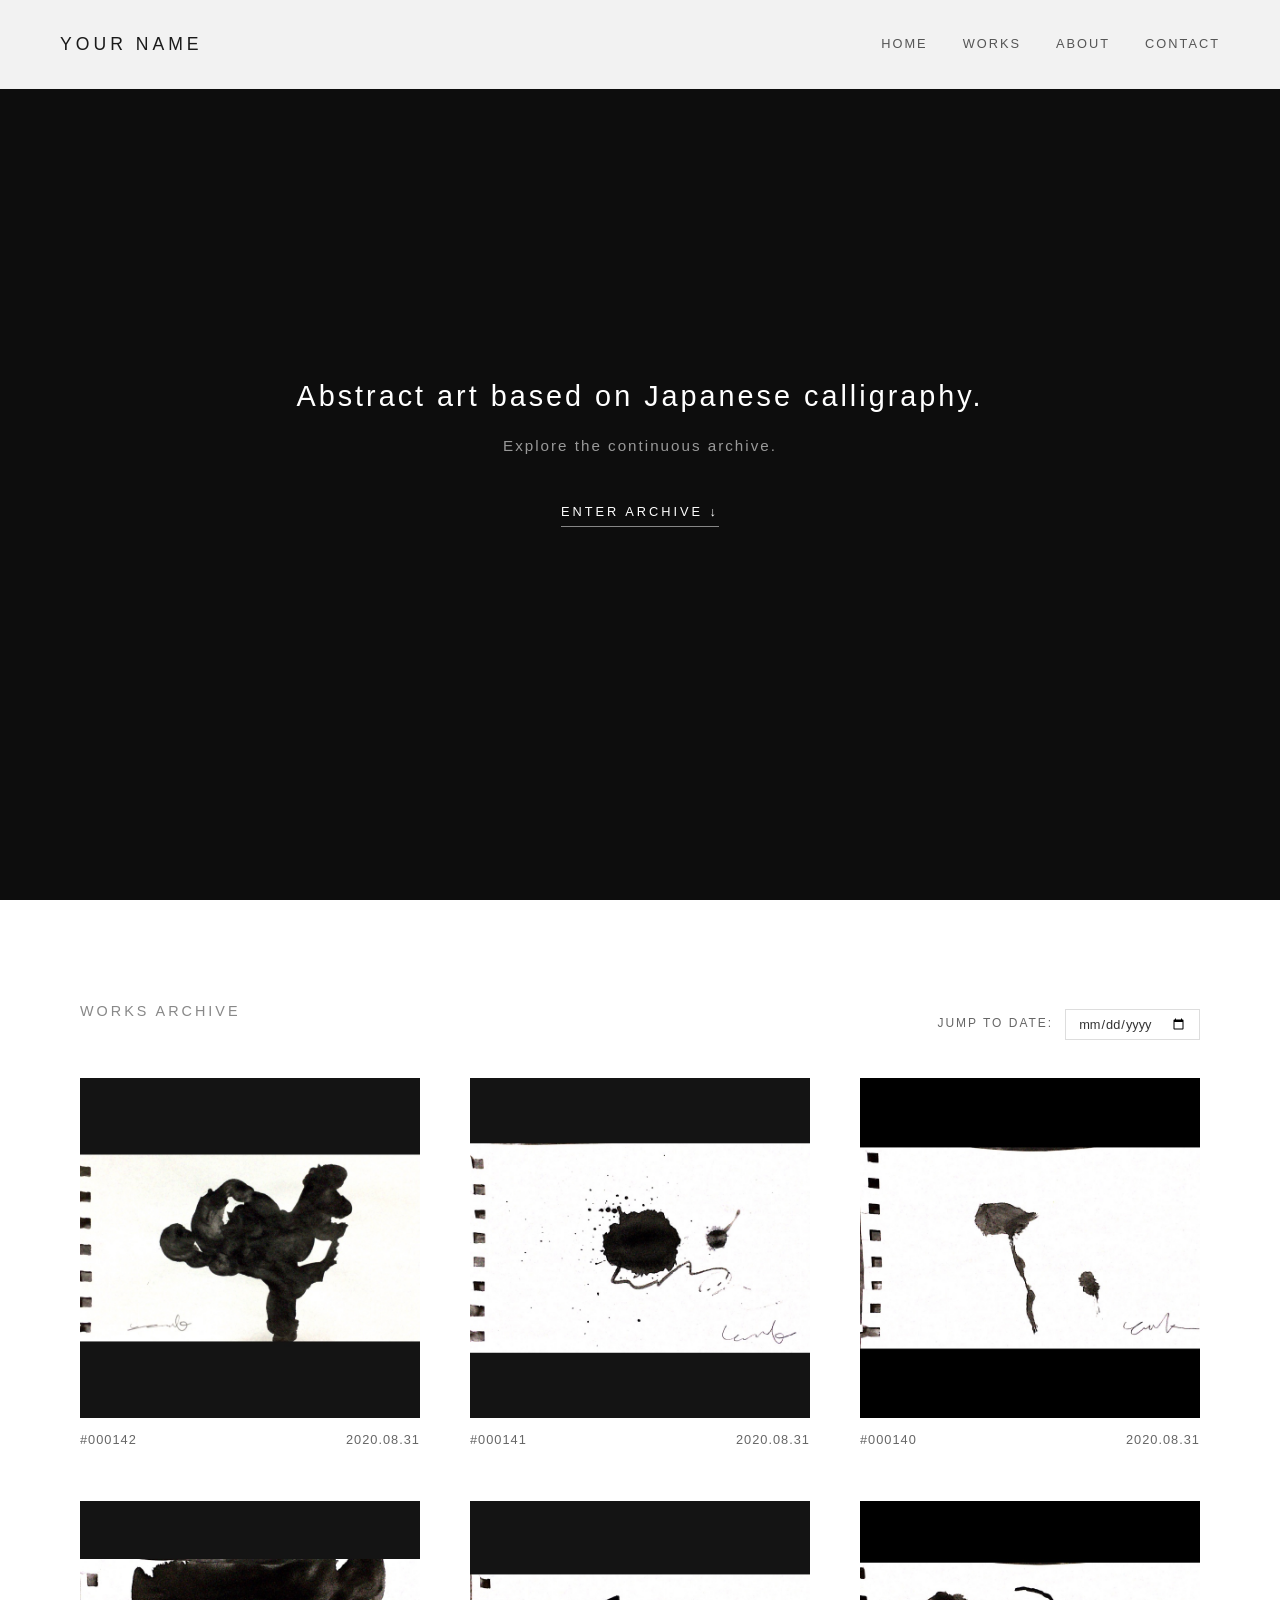
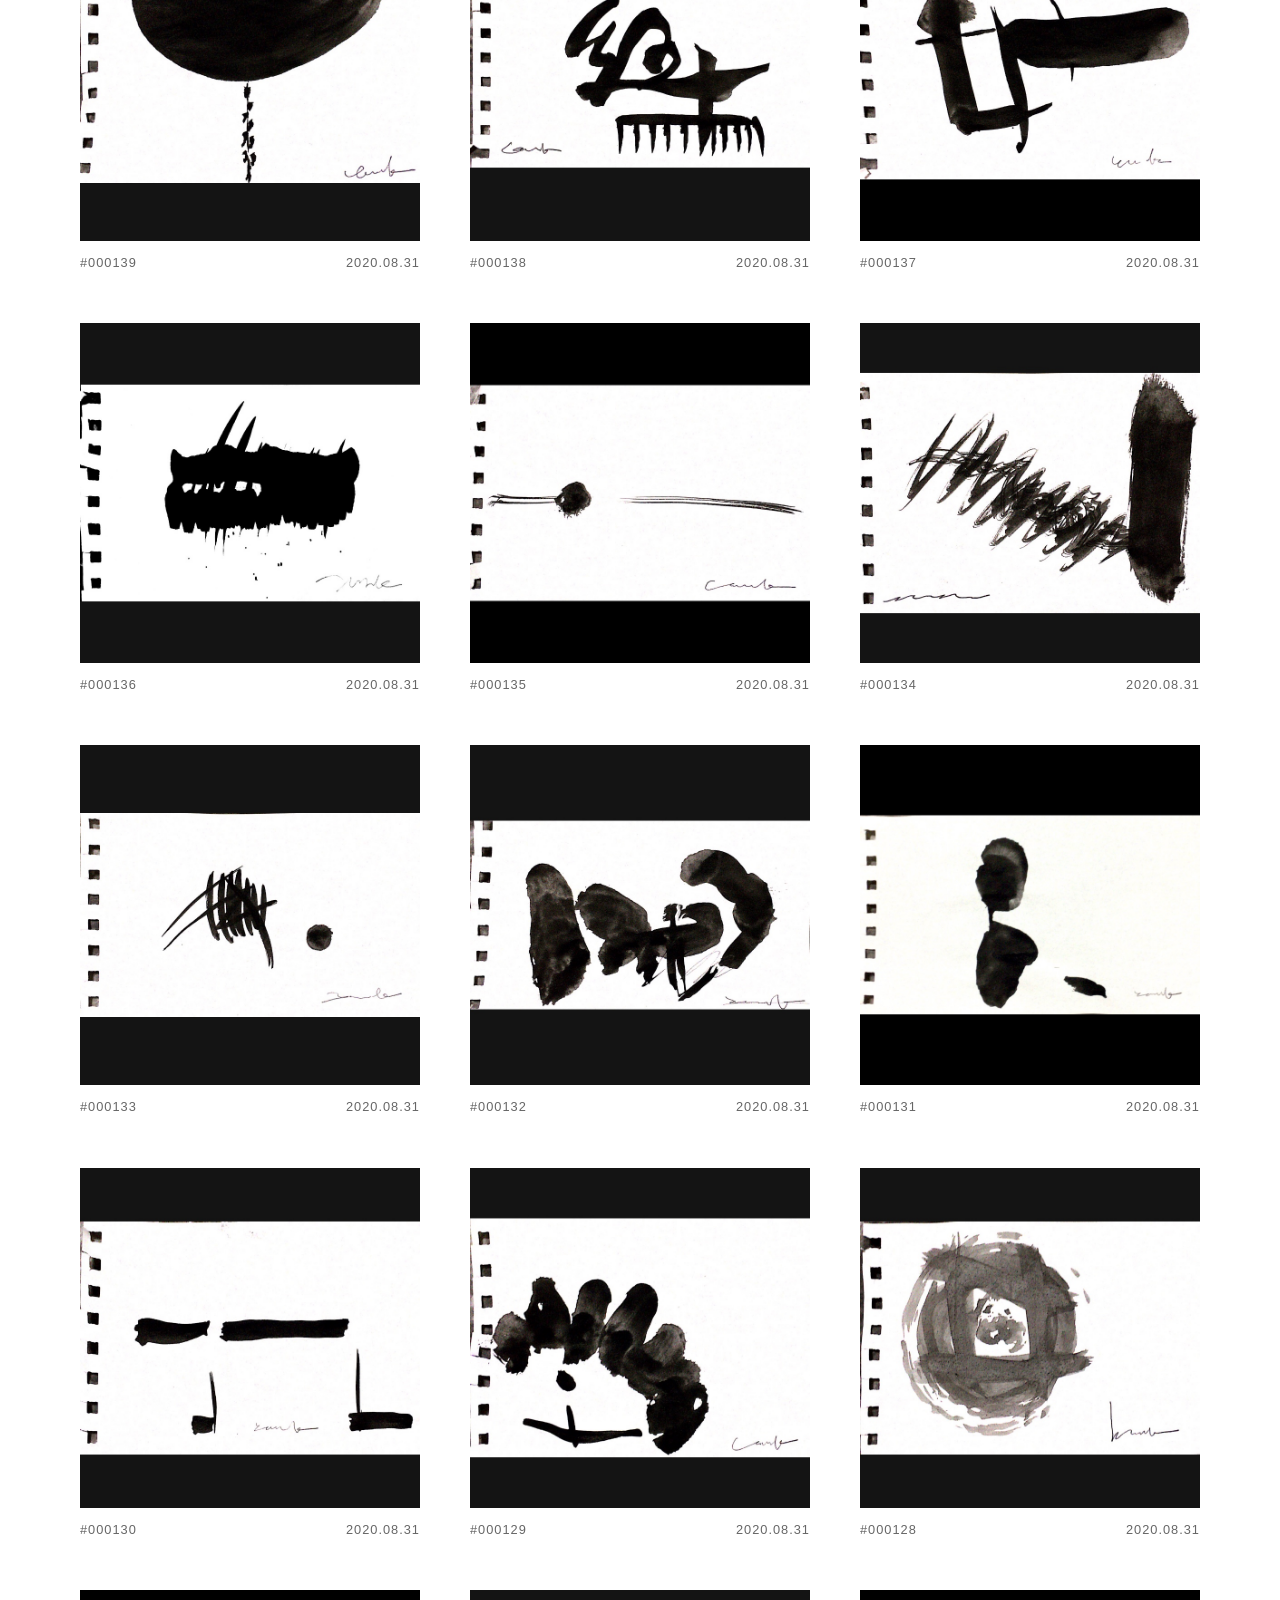
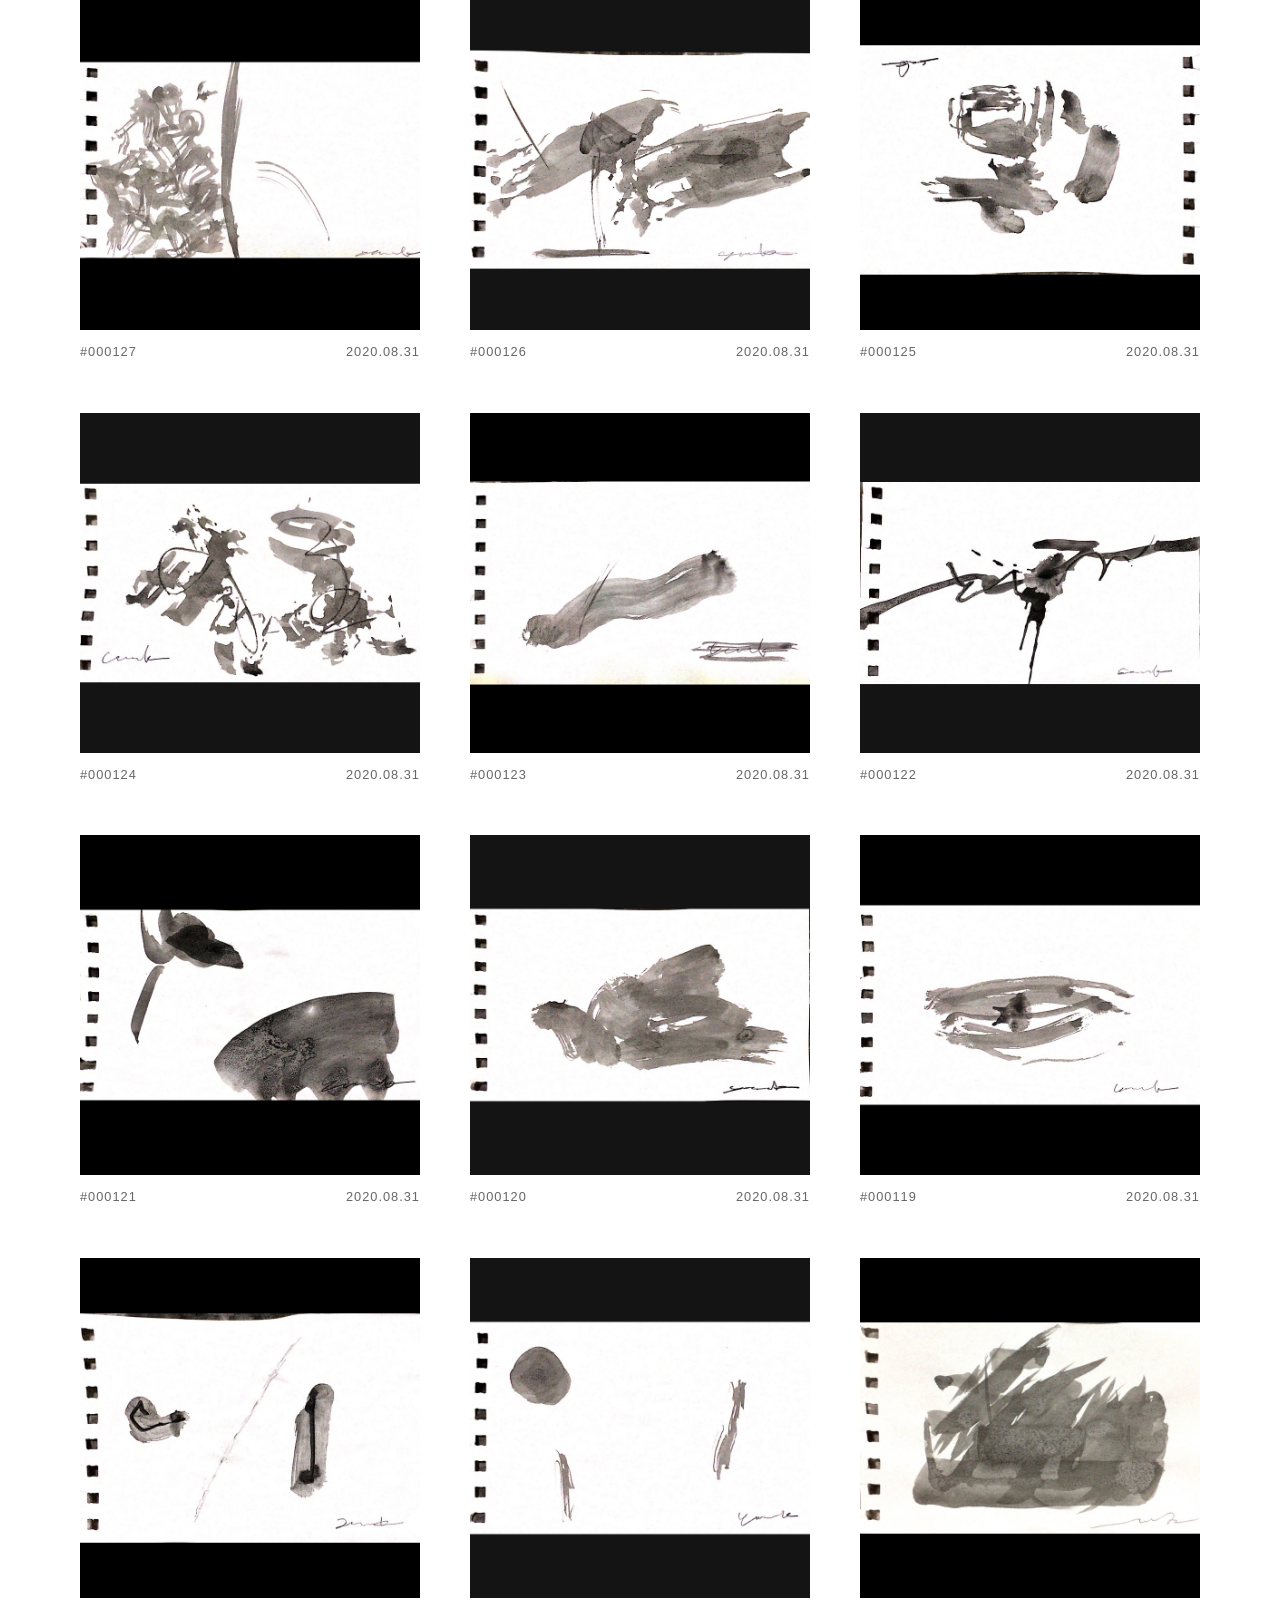
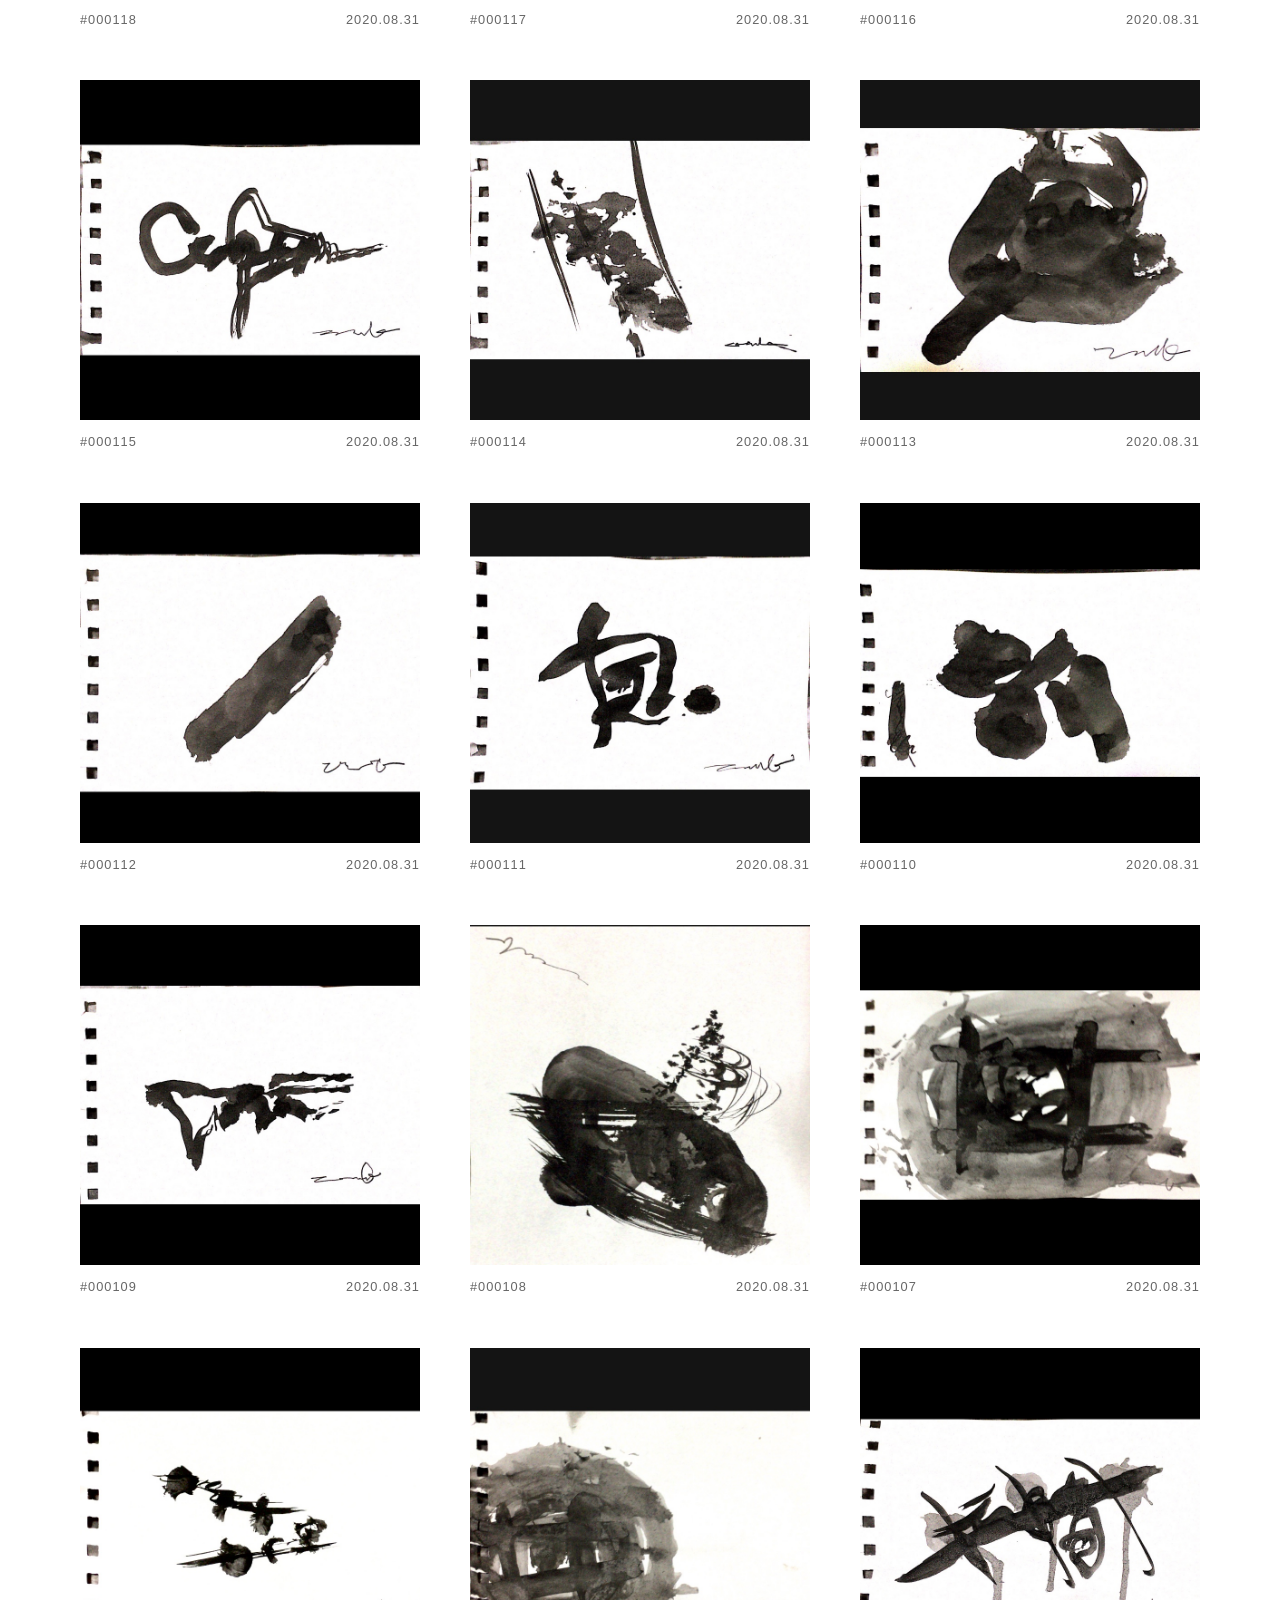
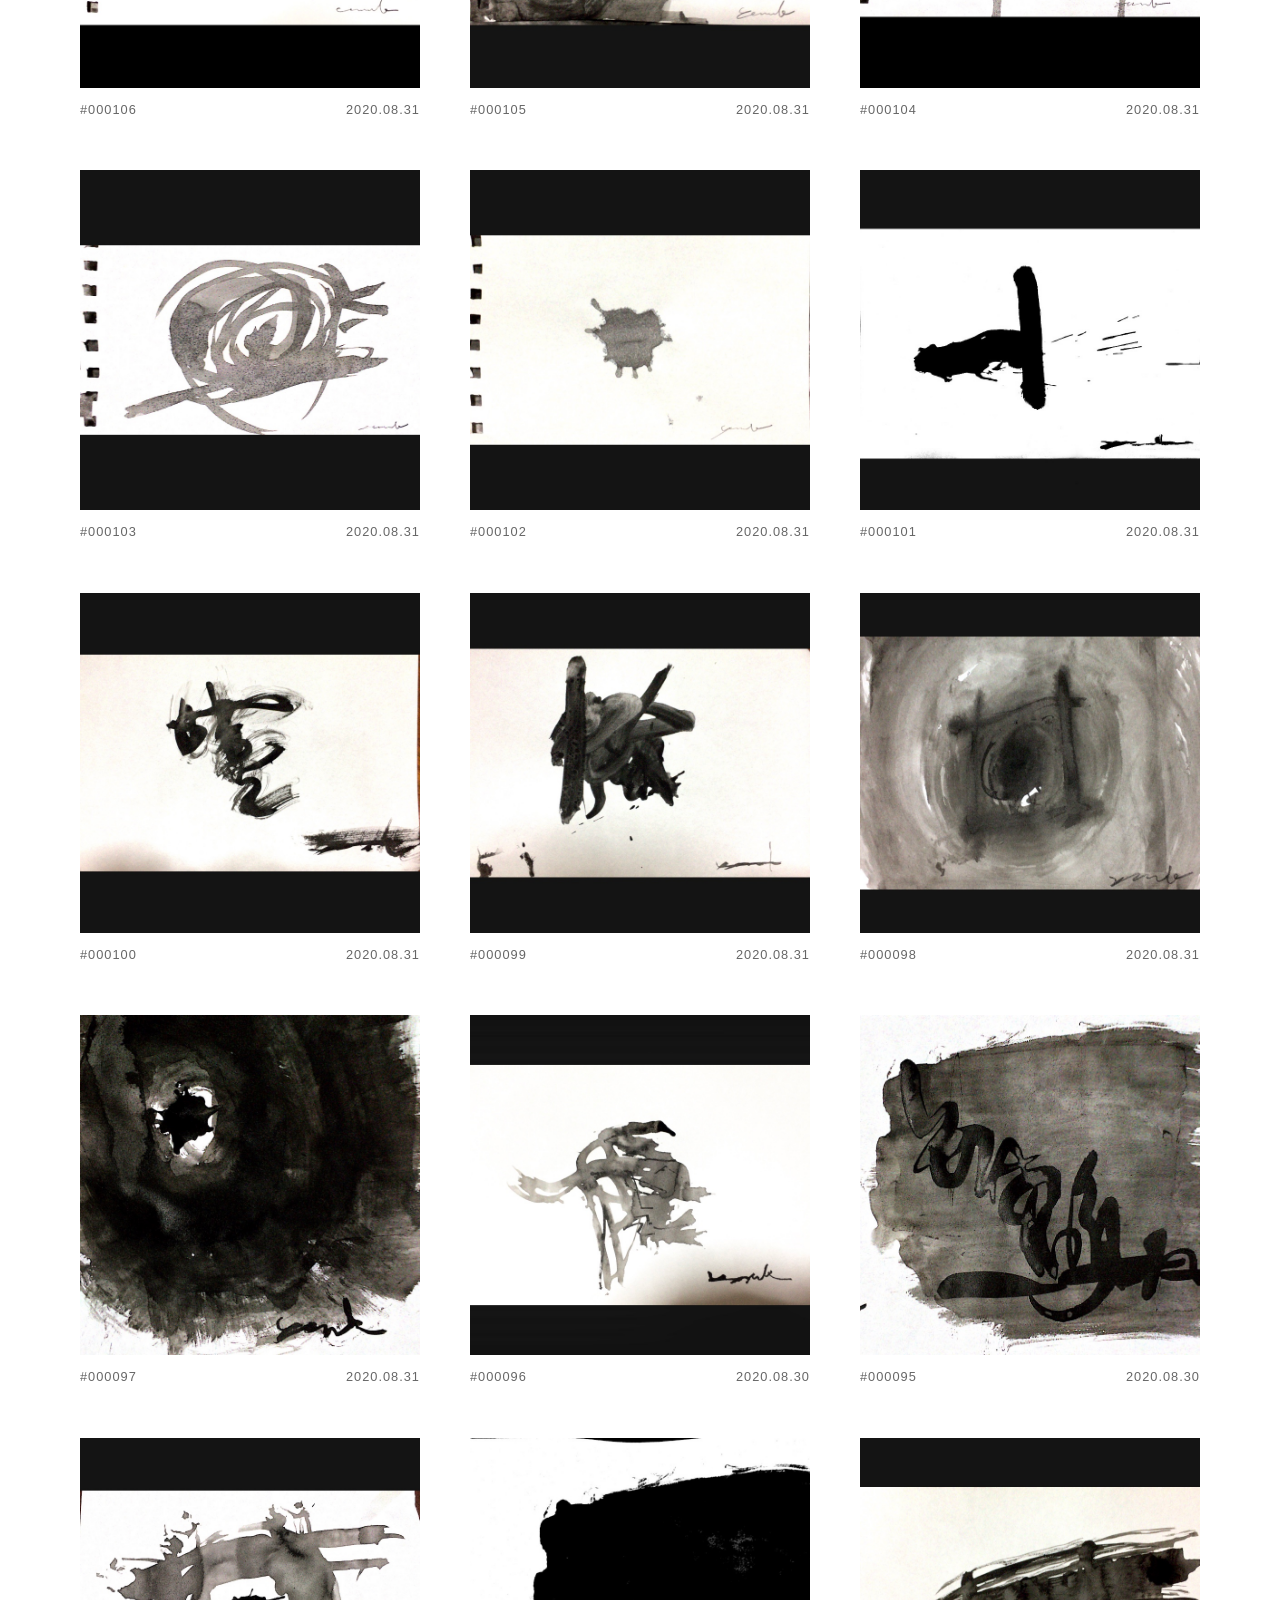
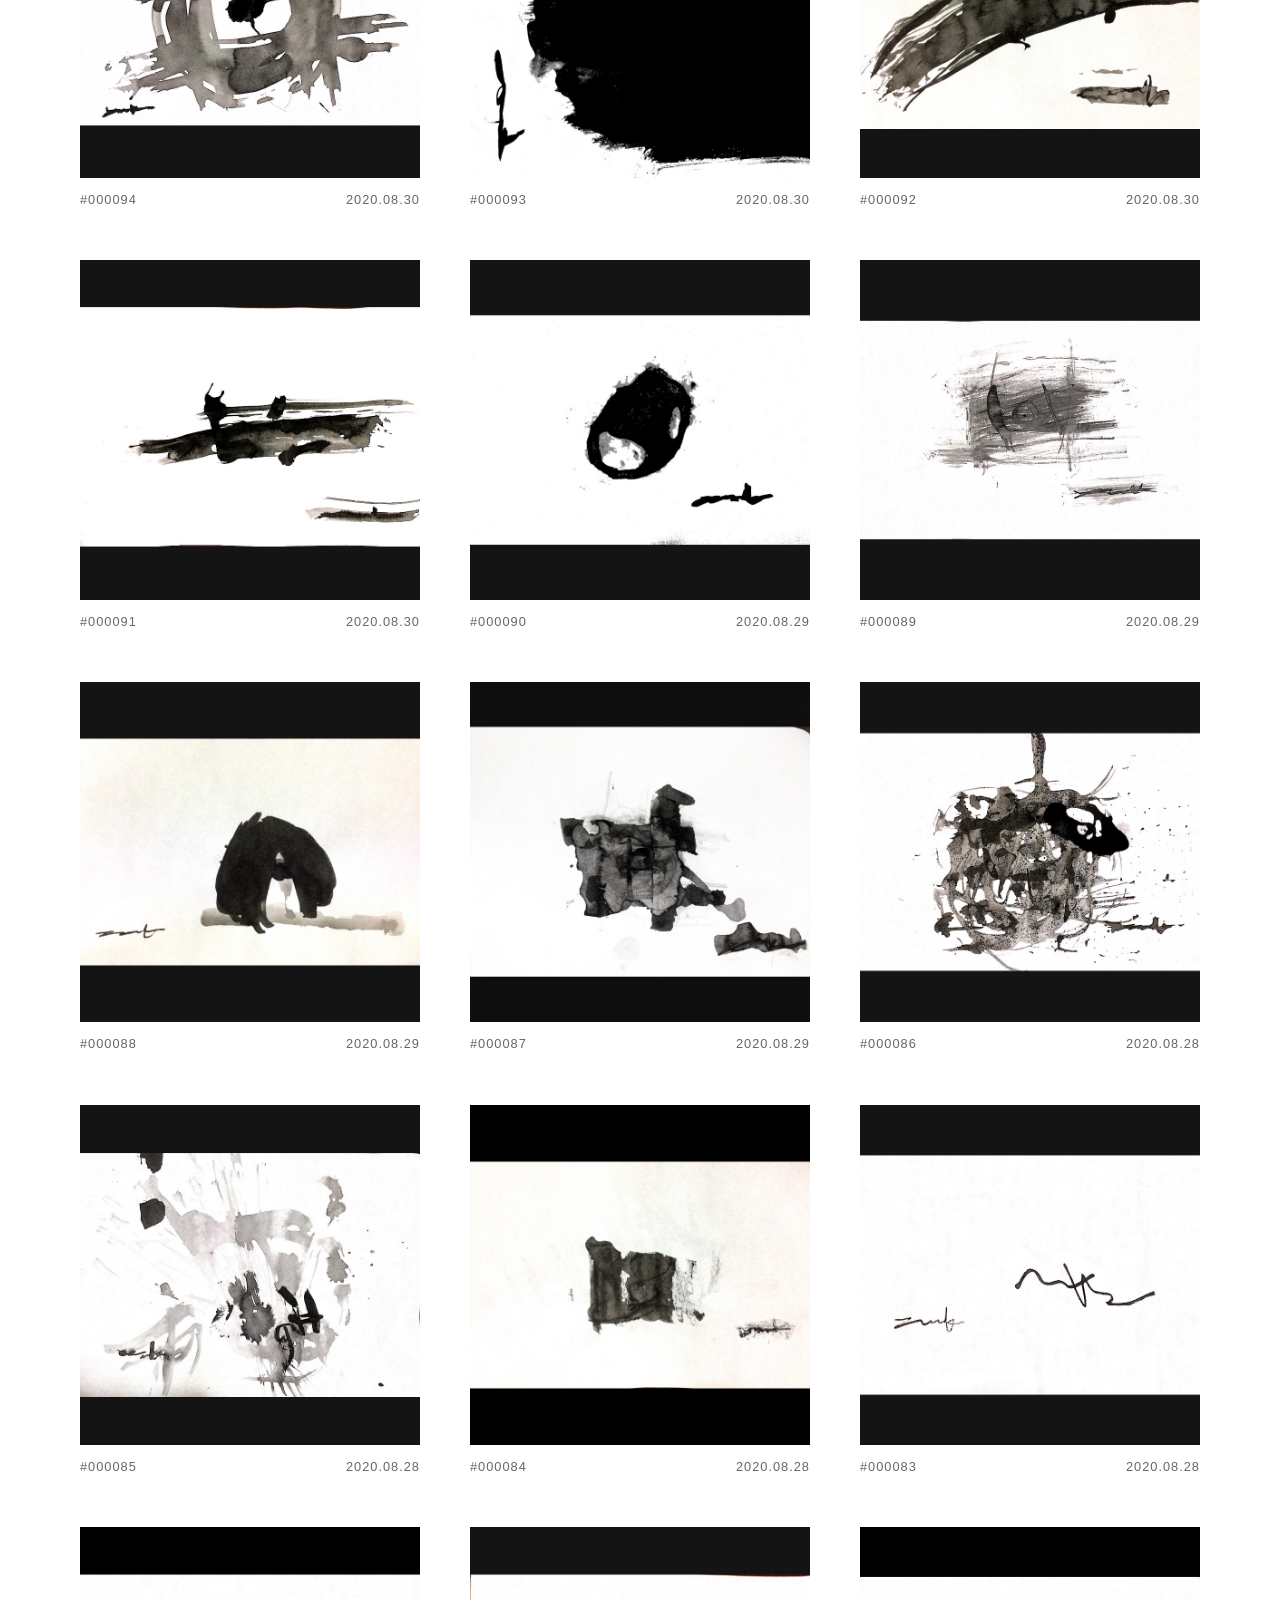
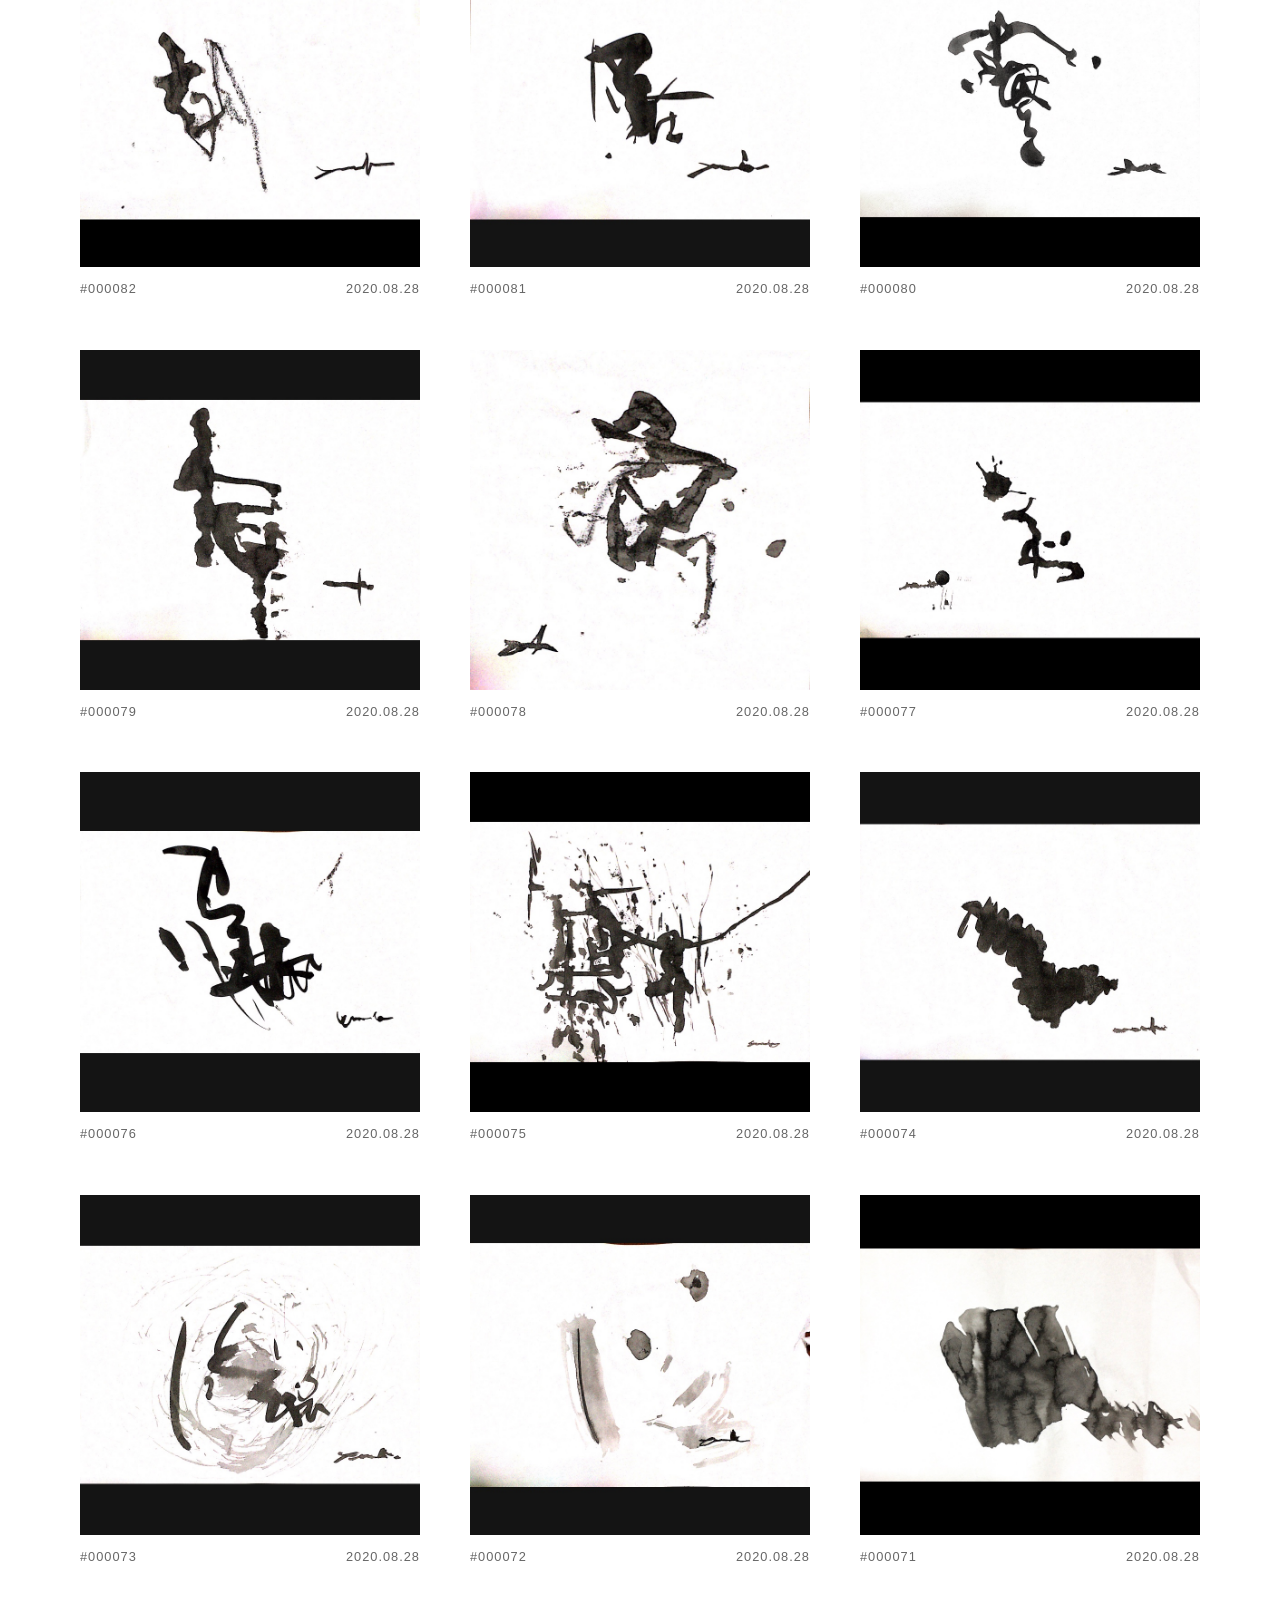
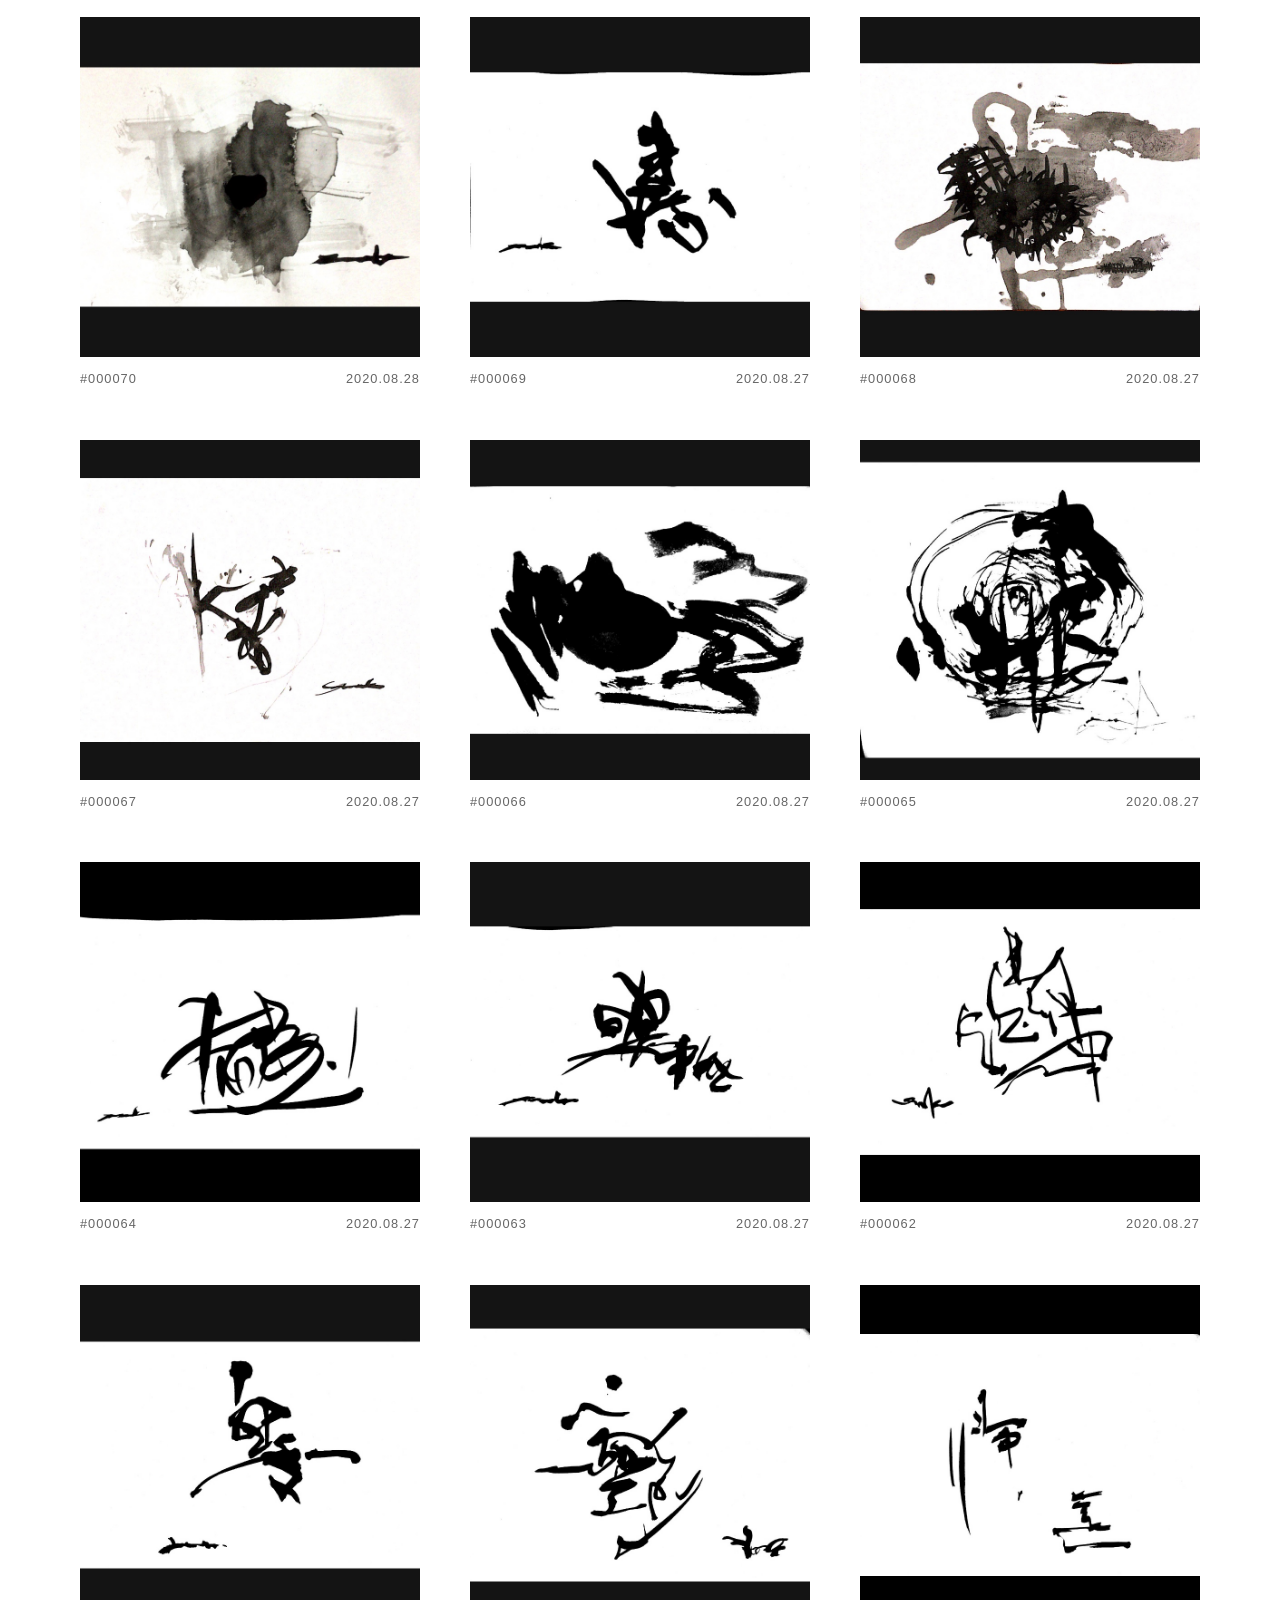
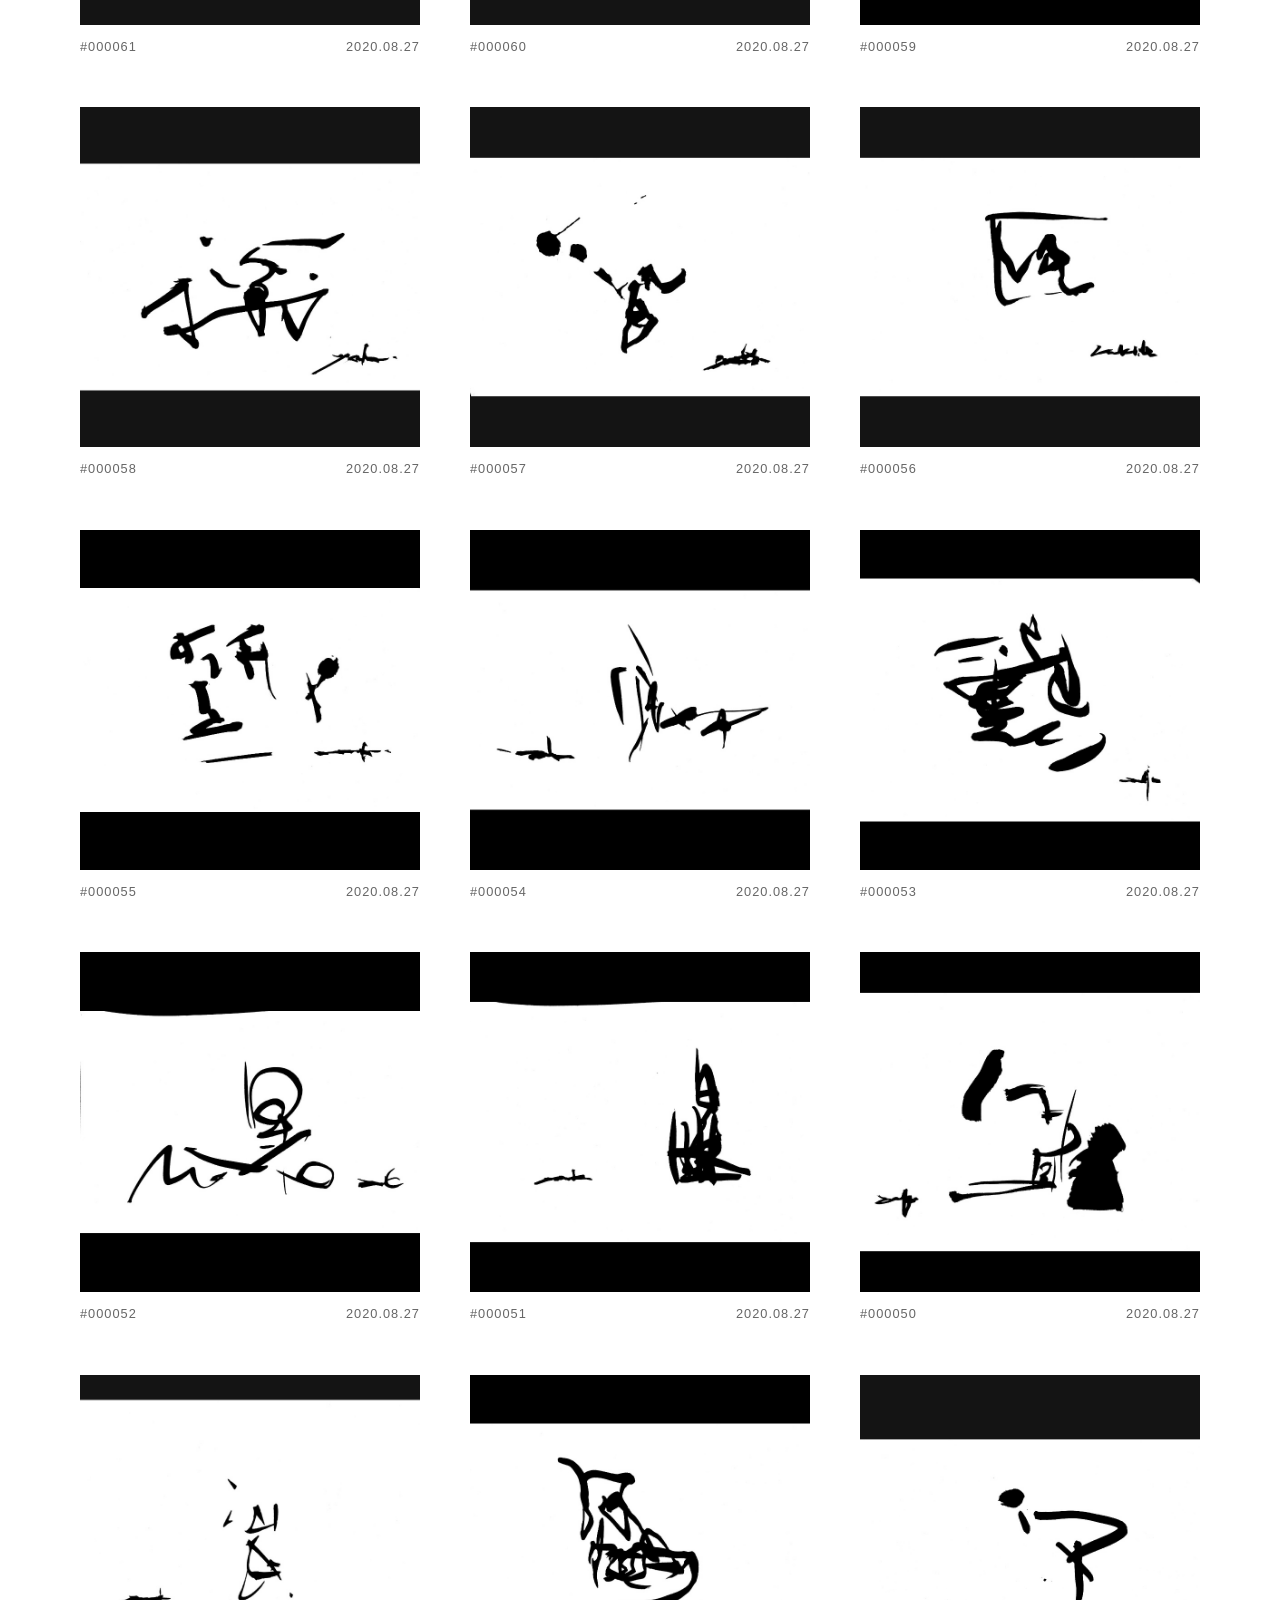
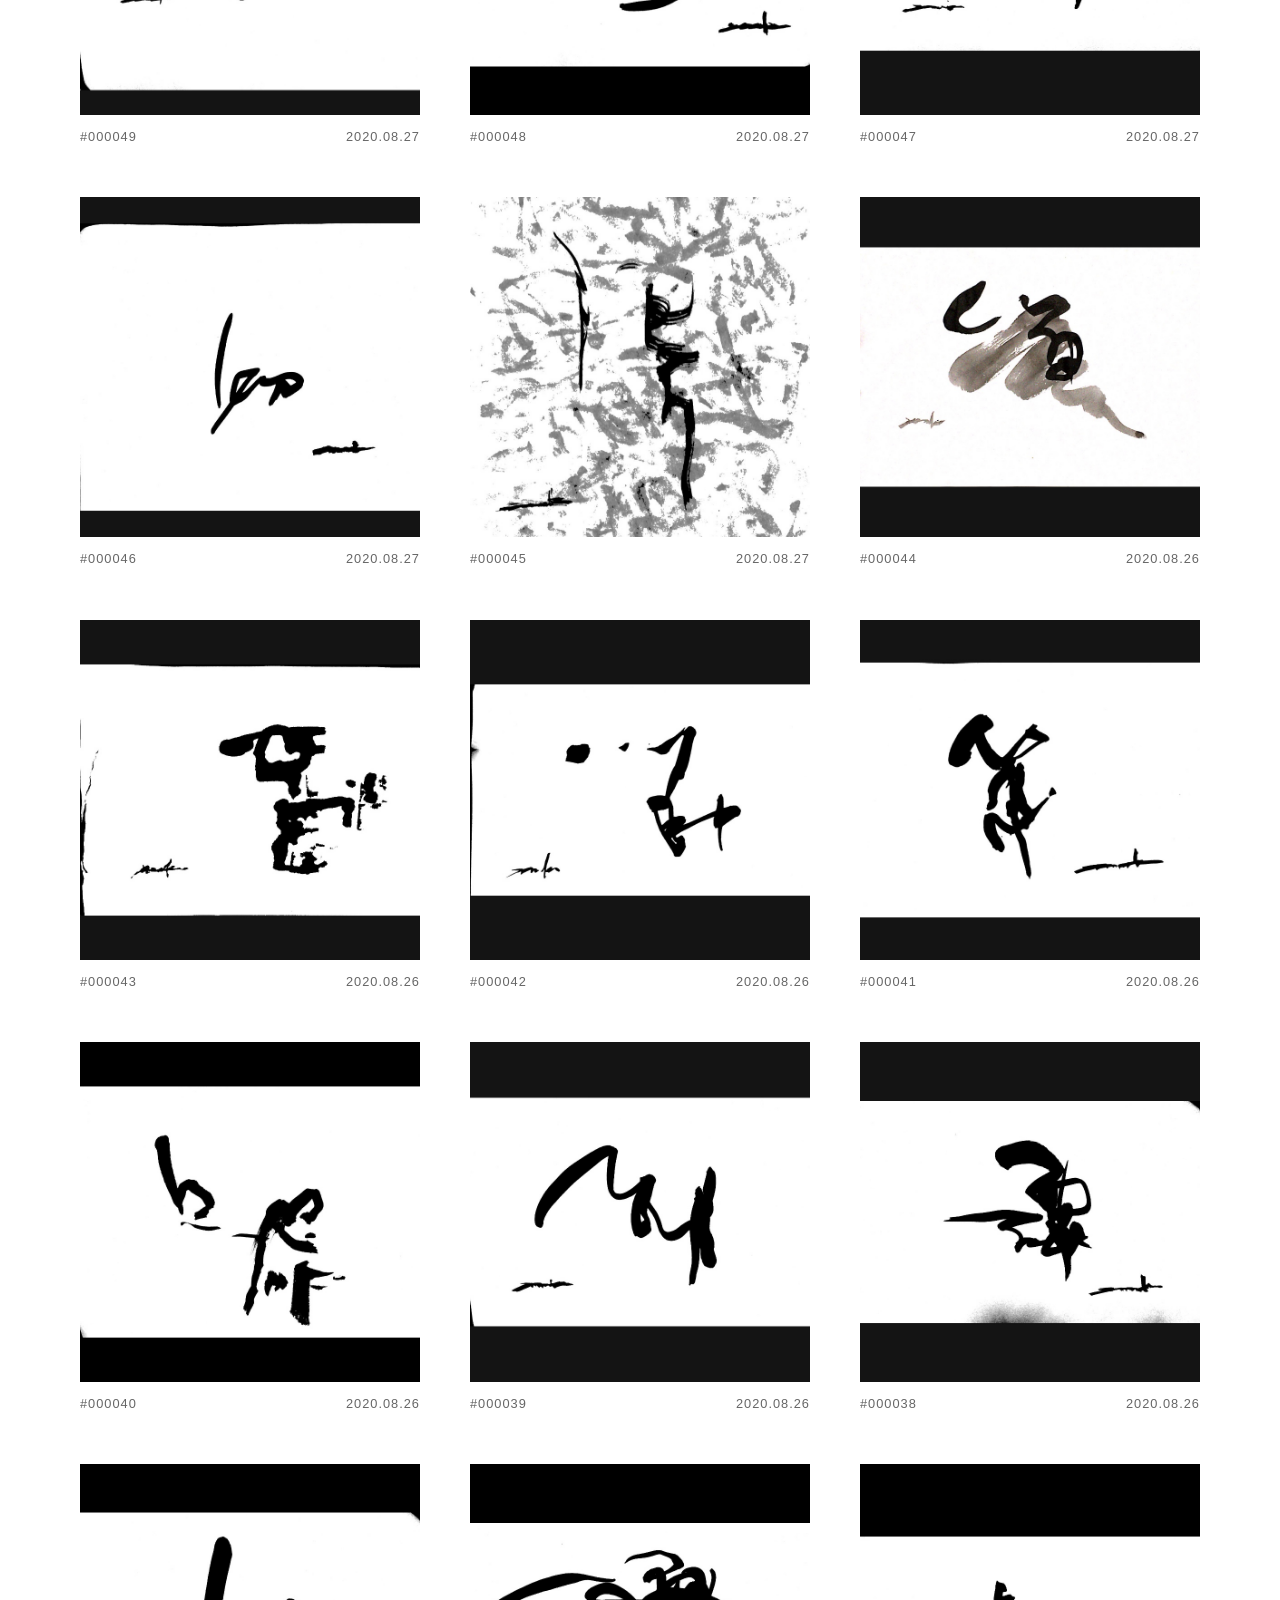
==== commit f245727f: "sample" ====
--- a/index.html
+++ b/index.html
@@ -1,38 +1,81 @@
 <!DOCTYPE html>
-<html lang="ja">
+<html lang="en">
 <head>
   <meta charset="UTF-8">
   <meta name="viewport" content="width=device-width, initial-scale=1.0">
-  <title>ARTWORK ARCHIVE</title>
-  <!-- style.cssを読み込む -->
+  <title>YOUR NAME — Abstract Calligraphy Archive</title>
   <link rel="stylesheet" href="style.css">
 </head>
 <body>
 
-  <!-- ヘッダー：プロフィール＆連絡先 -->
-  <header>
-    <h1 class="site-title">ARTWORK ARCHIVE</h1>
-    <p class="profile-text">
-      Abstract art based on Japanese calligraphy.
-    </p>
-    <div class="contact-links">
-      <a href="#" target="_blank">Instagram</a>
-      <a href="#" target="_blank">Contact / Email</a>
+  <!-- 固定ヘッダー（左：タイトル / 右：メニュー） -->
+  <header class="site-header">
+    <div class="site-branding">
+      <a href="#" class="site-title">YOUR NAME</a>
     </div>
-
-    <!-- カレンダージャンプUI（headerの中に収めるか、外に出す） -->
-    <div class="calendar-search">
-      <label for="date-picker">JUMP TO DATE:</label>
-      <input type="date" id="date-picker">
-    </div>
+    <nav class="site-nav">
+      <a href="#hero">HOME</a>
+      <a href="#works">WORKS</a>
+      <a href="#about">ABOUT</a>
+      <a href="#contact">CONTACT</a>
+    </nav>
   </header>
 
-  <main>
-    <!-- JavaScriptが自動で画像カードを生成して挿入するグリッド -->
-    <div class="archive-grid" id="artwork-grid"></div>
+  <!-- 1. 大まかな表紙（ファーストビュー）エリア -->
+  <section id="hero" class="hero-section">
+    <div class="hero-content">
+      <h2 class="hero-tagline">Abstract art based on Japanese calligraphy.</h2>
+      <p class="hero-sub">Explore the continuous archive.</p>
+      <a href="#works" class="hero-scroll-btn">ENTER ARCHIVE ↓</a>
+    </div>
+  </section>
+
+  <!-- メインコンテンツ（左右にたっぷり余白を取るコンテナ） -->
+  <main class="main-container">
+
+    <!-- 2. 作品アーカイブセクション -->
+    <section id="works" class="archive-section">
+      <div class="section-header">
+        <h3 class="section-heading">WORKS ARCHIVE</h3>
+        <!-- カレンダージャンプUI -->
+        <div class="calendar-search">
+          <label for="date-picker">JUMP TO DATE:</label>
+          <input type="date" id="date-picker">
+        </div>
+      </div>
+
+      <!-- 3列グリッド（JavaScriptが自動生成） -->
+      <div class="archive-grid" id="artwork-grid"></div>
+    </section>
+
+    <!-- 3. ABOUT セクション（後から文章を変更可能） -->
+    <section id="about" class="info-section">
+      <h3 class="section-heading">ABOUT</h3>
+      <div class="info-body">
+        <p>ここに作者のプロフィールやステートメント、経歴などを記載できます。後から自由にテキストを変更可能です。</p>
+      </div>
+    </section>
+
+    <!-- 4. CONTACT セクション（後からリンクやアドレスを変更可能） -->
+    <section id="contact" class="info-section">
+      <h3 class="section-heading">CONTACT</h3>
+      <div class="info-body">
+        <p>For inquiries, commissions, or exhibition requests, please contact via email or social channels below.</p>
+        <p class="contact-email"><a href="mailto:your-email@example.com">your-email@example.com</a></p>
+        <div class="social-links">
+          <a href="https://instagram.com" target="_blank" rel="noopener">Instagram</a>
+          <a href="#" target="_blank" rel="noopener">Ko-fi</a>
+        </div>
+      </div>
+    </section>
+
   </main>
 
-  <!-- スクリプトの読み込み（重複を解消） -->
+  <!-- フッター -->
+  <footer class="site-footer">
+    <p>&copy; YOUR NAME. All rights reserved.</p>
+  </footer>
+
   <script src="file_list.js"></script>
   <script src="script.js"></script>
 </body>
--- a/style.css
+++ b/style.css
@@ -1,179 +1,307 @@
-/* 全体の基本設定（モノクロ・シンプル） */
+/* --- ベース設定 --- */
 * {
   box-sizing: border-box;
   margin: 0;
   padding: 0;
 }
 
+html {
+  scroll-behavior: smooth; /* メニュークリック時のスムーズスクロール */
+}
+
 body {
-  font-family: -apple-system, BlinkMacSystemFont, "Segoe UI", Roboto, "Helvetica Neue", Arial, sans-serif;
-  background-color: #000000;
+  font-family: -apple-system, BlinkMacSystemFont, "Helvetica Neue", "Segoe UI", sans-serif;
+  background-color: #ffffff;
+  color: #1a1a1a;
+  line-height: 1.6;
+  -webkit-font-smoothing: antialiased;
+}
+
+a {
+  color: inherit;
+  text-decoration: none;
+  transition: opacity 0.2s ease;
+}
+
+a:hover {
+  opacity: 0.6;
+}
+
+/* --- ヘッダー --- */
+.site-header {
+  position: fixed;
+  top: 0;
+  left: 0;
+  width: 100%;
+  display: flex;
+  justify-content: space-between;
+  align-items: center;
+  padding: 30px 60px;
+  background: rgba(255, 255, 255, 0.95);
+  backdrop-filter: blur(5px);
+  z-index: 900;
+  border-bottom: 1px solid #f0f0f0;
+}
+
+.site-title {
+  font-size: 1.1rem;
+  font-weight: 500;
+  letter-spacing: 4px;
+  text-transform: uppercase;
+}
+
+.site-nav {
+  display: flex;
+  gap: 35px;
+}
+
+.site-nav a {
+  font-size: 0.8rem;
+  letter-spacing: 2px;
+  font-weight: 300;
+  color: #555;
+  text-transform: uppercase;
+}
+
+.site-nav a:hover {
+  color: #000;
+}
+
+/* --- 1. 大まかな表紙（ヒーローセクション） --- */
+.hero-section {
+  height: 100vh;
+  display: flex;
+  justify-content: center;
+  align-items: center;
+  text-align: center;
+  background-color: #0d0d0d; /* アーティストサイトらしい引き締まったダーク背景（白背景にしたい場合は #fff に変更可能） */
   color: #ffffff;
-  line-height: 1.6;
-  padding: 20px;
-}
-
-/* ヘッダー・プロフィール領域 */
-header {
-  max-width: 1200px;
-  margin: 0 auto 60px auto;
-  padding: 40px 0 20px 0;
-  border-bottom: 1px solid #333333;
-}
-
-.site-title {
+  padding: 0 20px;
+}
+
+.hero-tagline {
   font-size: 1.8rem;
   font-weight: 300;
-  letter-spacing: 0.15em;
-  margin-bottom: 12px;
+  letter-spacing: 3px;
+  margin-bottom: 15px;
+}
+
+.hero-sub {
+  font-size: 0.95rem;
+  color: #999;
+  letter-spacing: 2px;
+  margin-bottom: 40px;
+}
+
+.hero-scroll-btn {
+  display: inline-block;
+  font-size: 0.8rem;
+  letter-spacing: 3px;
+  color: #fff;
+  border-bottom: 1px solid rgba(255, 255, 255, 0.5);
+  padding-bottom: 4px;
+}
+
+/* --- メインコンテナ（PCで左右に十分な余白を持たせる設定） --- */
+.main-container {
+  max-width: 1500px;         /* 全体の最大幅 */
+  margin: 0 auto;            /* 左右中央寄せ */
+  padding: 100px 80px 140px 80px; /* 左右にたっぷり 80px の余白を確保 */
+}
+
+/* セクション共通見出し */
+.section_header {
+  display: flex;
+  justify-content: space-between;
+  align-items: flex-end;
+  margin-bottom: 40px;
+}
+
+.section-heading {
+  font-size: 0.9rem;
+  letter-spacing: 3px;
+  font-weight: 500;
+  color: #888;
+  margin-bottom: 25px;
   text-transform: uppercase;
 }
 
-.profile-text {
-  font-size: 0.9rem;
-  color: #a0a0a0;
-  max-width: 600px;
-  margin-bottom: 16px;
-}
-
-.contact-links a {
-  color: #ffffff;
-  text-decoration: none;
-  font-size: 0.85rem;
-  margin-right: 20px;
-  border-bottom: 1px solid #ffffff;
-  transition: opacity 0.2s ease;
-}
-
-.contact-links a:hover {
-  opacity: 0.6;
-}
-
-/* モザイク・グリッドレイアウト（スマホ含む3列固定） */
+/* カレンダー検索UI */
+.archive-controls, .section-header {
+  display: flex;
+  justify-content: space-between;
+  align-items: center;
+  margin-bottom: 30px;
+}
+
+.calendar-search {
+  display: flex;
+  align-items: center;
+  gap: 12px;
+  font-size: 0.75rem;
+  letter-spacing: 2px;
+  color: #666;
+}
+
+.calendar-search input[type="date"] {
+  border: 1px solid #ddd;
+  background: transparent;
+  padding: 6px 12px;
+  font-family: inherit;
+  font-size: 0.8rem;
+  outline: none;
+  color: #333;
+}
+
+/* --- 3列グリッドレイアウト --- */
 .archive-grid {
   display: grid;
   grid-template-columns: repeat(3, 1fr);
-  gap: 8px;
-  max-width: 1200px;
-  margin: 0 auto;
-}
-
-/* 各作品カードのスタイル */
+  gap: 50px; /* カード同士の間隔も贅沢に取る */
+}
+
 .work-card {
-  display: block;
-  text-decoration: none;
-  color: inherit;
-  background-color: #111111;
-  overflow: hidden;
-  position: relative;
-  transition: transform 0.3s ease, opacity 0.3s ease;
-}
-
-.work-card:hover {
-  opacity: 0.85;
-}
-
-/* 正方形のサムネイル枠 */
+  cursor: pointer;
+  display: flex;
+  flex-direction: column;
+}
+
 .work-thumbnail {
   width: 100%;
+  height: auto;
   aspect-ratio: 1 / 1;
-  background-color: #222222;
   object-fit: cover;
   display: block;
-}
-
-/* 作品情報のテキスト */
+  transition: opacity 0.3s ease;
+}
+
+.work-card:hover .work-thumbnail {
+  opacity: 0.85;
+}
+
 .work-info {
-  padding: 10px 12px;
-  display: flex;
-  justify-content: space-between;
-  align-items: center;
+  display: flex;
+  justify-content: space-between;
+  margin-top: 12px;
+  font-size: 0.8rem;
+  color: #666;
+  font-weight: 300;
+  letter-spacing: 1px;
+}
+
+/* --- ABOUT & CONTACT セクション --- */
+.info-section {
+  margin-top: 140px;
+  padding-top: 60px;
+  border-top: 1px solid #eee;
+  max-width: 800px; /* テキストは読みやすいように少し幅を絞る */
+}
+
+.info-body {
+  font-size: 1rem;
+  font-weight: 300;
+  color: #444;
+  line-height: 1.8;
+}
+
+.contact-email {
+  margin-top: 20px;
+  font-weight: 400;
+}
+
+.social-links {
+  margin-top: 20px;
+  display: flex;
+  gap: 20px;
+  font-size: 0.9rem;
+  letter-spacing: 1px;
+}
+
+/* --- フッター --- */
+.site-footer {
+  text-align: center;
+  padding: 60px 0;
   font-size: 0.75rem;
-  color: #888888;
-  background-color: #050505;
-}
-
-.work-date {
-  font-family: monospace;
-}
-
-/* カレンダージャンプエリア */
-.calendar-search {
-  margin-top: 20px;
-  display: flex;
-  align-items: center;
-  gap: 10px;
-  font-size: 0.8rem;
-  color: #888888;
-}
-
-.calendar-search input[type="date"] {
-  background-color: #111111;
-  color: #ffffff;
-  border: 1px solid #333333;
-  padding: 6px 12px;
-  font-family: monospace;
-  font-size: 0.85rem;
-  outline: none;
-  cursor: pointer;
-}
-
-.calendar-search input[type="date"]::-webkit-calendar-picker-indicator {
-  filter: invert(1);
-}
-
-/* 作品カード内のメタ情報表示（画像の下に小さく配置） */
-.work-info {
-  padding: 8px 10px;
-  display: flex;
-  justify-content: space-between;
-  align-items: center;
-  font-size: 0.7rem;
-  color: #777777;
-  font-family: monospace;
-  background-color: #050505;
-  border-top: 1px solid #1a1a1a;
-}
-
-.work-number {
-  color: #aaaaaa;
-}
-
-/* ジャンプ時のハイライト効果 */
-.work-card.highlight {
-  outline: 2px solid #ffffff;
-  transition: outline 0.5s ease;
+  color: #aaa;
+  letter-spacing: 2px;
+  border-top: 1px solid #f0f0f0;
 }
 
 /* --- モーダル（拡大表示）のスタイル --- */
 .image-modal {
-  display: none; /* 初期状態は非表示 */
+  display: none;
   position: fixed;
   z-index: 1000;
   top: 0;
   left: 0;
   width: 100%;
   height: 100%;
-  background-color: rgba(0, 0, 0, 0.85); /* 半透明の黒背景 */
+  background-color: rgba(0, 0, 0, 0.96);
+  flex-direction: column;
   justify-content: center;
   align-items: center;
   cursor: pointer;
+  padding: 20px;
+}
+
+.modal-container {
+  display: flex;
+  flex-direction: column;
+  max-width: 95vw;
+  max-height: 90vh;
 }
 
 .image-modal img {
-  max-width: 90%;
-  max-height: 90vh;
+  max-width: 100%;
+  max-height: 78vh;
   object-fit: contain;
-  border-radius: 4px;
-  box-shadow: 0 5px 25px rgba(0, 0, 0, 0.5);
+  border-radius: 2px;
+  box-shadow: 0 15px 40px rgba(0, 0, 0, 0.7);
+}
+
+.modal-info {
+  width: 100%;
+  margin-top: 14px;
+  display: flex;
+  justify-content: space-between;
+  align-items: center;
+  color: rgba(255, 255, 255, 0.9);
+  font-size: 1.15rem;
+  font-weight: 300;
+  letter-spacing: 2px;
+  pointer-events: none;
 }
 
 .image-modal .close-hint {
   position: absolute;
-  top: 20px;
-  right: 30px;
-  color: #fff;
-  font-size: 2rem;
-  font-weight: light;
+  top: 25px;
+  right: 35px;
+  color: rgba(255, 255, 255, 0.7);
+  font-size: 2.2rem;
   pointer-events: none;
+}
+
+/* --- レスポンシブ（スマホ対応） --- */
+@media (max-width: 768px) {
+  .site-header {
+    padding: 20px;
+  }
+  .site-nav {
+    gap: 15px;
+  }
+  .site-nav a {
+    font-size: 0.7rem;
+  }
+  .main-container {
+    padding: 60px 20px 80px 20px; /* スマホでは左右の余白を狭くする */
+  }
+  .archive-grid {
+    grid-template-columns: 1fr; /* スマホでは1列に */
+    gap: 30px;
+  }
+  .section-header, .archive-controls {
+    flex-direction: column;
+    align-items: flex-start;
+    gap: 15px;
+  }
 }
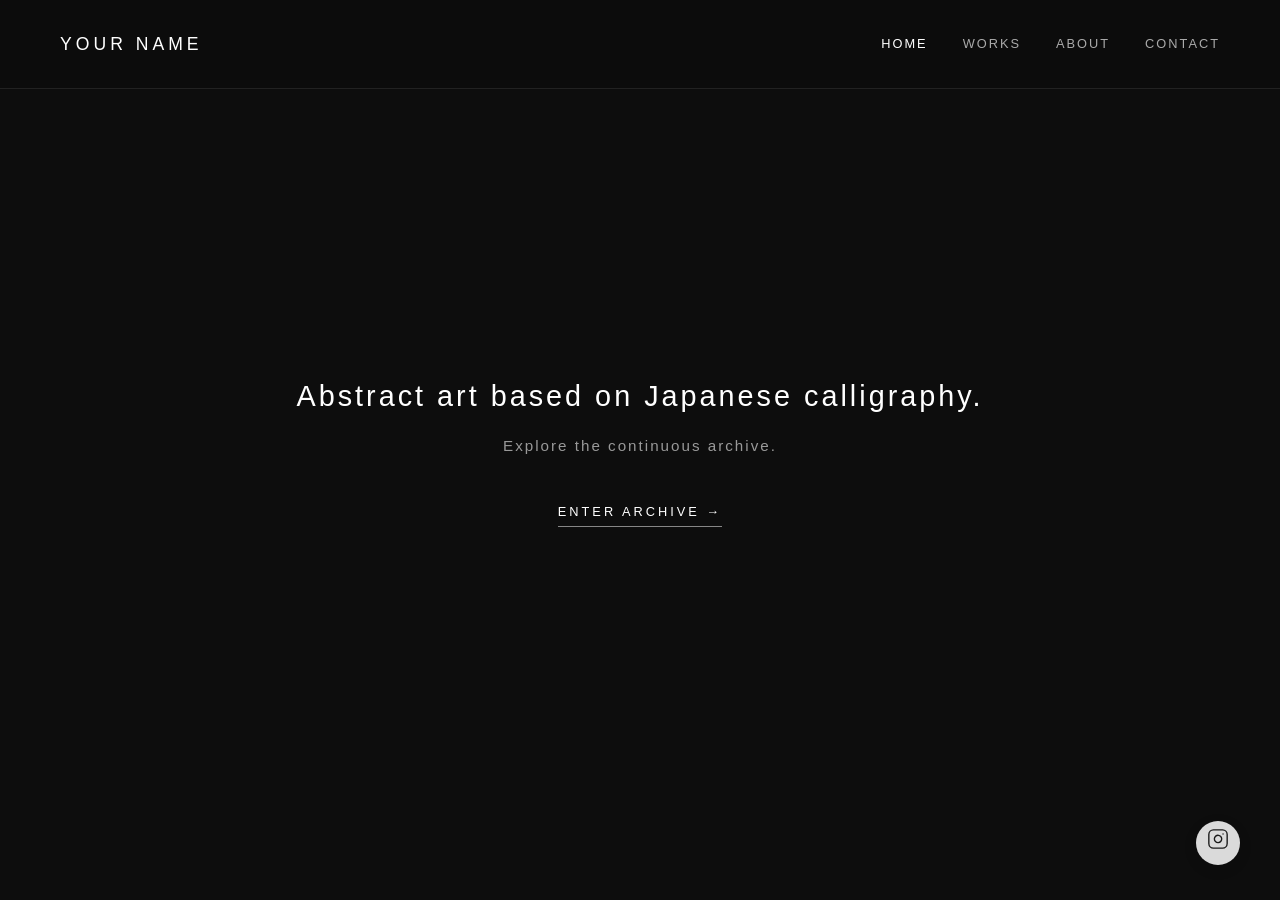
==== commit f794e2aa: "sample" ====
--- a/index.html
+++ b/index.html
@@ -3,80 +3,43 @@
 <head>
   <meta charset="UTF-8">
   <meta name="viewport" content="width=device-width, initial-scale=1.0">
-  <title>YOUR NAME — Abstract Calligraphy Archive</title>
+  <title>YOUR NAME — Abstract Calligraphy</title>
   <link rel="stylesheet" href="style.css">
 </head>
-<body>
+<body class="home-body">
 
-  <!-- 固定ヘッダー（左：タイトル / 右：メニュー） -->
+  <!-- 固定ヘッダー -->
   <header class="site-header">
     <div class="site-branding">
-      <a href="#" class="site-title">YOUR NAME</a>
+      <a href="index.html" class="site-title">YOUR NAME</a>
     </div>
     <nav class="site-nav">
-      <a href="#hero">HOME</a>
-      <a href="#works">WORKS</a>
-      <a href="#about">ABOUT</a>
-      <a href="#contact">CONTACT</a>
+      <a href="index.html" class="active">HOME</a>
+      <a href="works.html">WORKS</a>
+      <a href="about.html">ABOUT</a>
+      <a href="contact.html">CONTACT</a>
     </nav>
   </header>
 
-  <!-- 1. 大まかな表紙（ファーストビュー）エリア -->
-  <section id="hero" class="hero-section">
+  <!-- 表紙メインビジュアル -->
+  <main class="hero-section">
     <div class="hero-content">
       <h2 class="hero-tagline">Abstract art based on Japanese calligraphy.</h2>
       <p class="hero-sub">Explore the continuous archive.</p>
-      <a href="#works" class="hero-scroll-btn">ENTER ARCHIVE ↓</a>
+      <a href="works.html" class="hero-scroll-btn">ENTER ARCHIVE →</a>
     </div>
-  </section>
-
-  <!-- メインコンテンツ（左右にたっぷり余白を取るコンテナ） -->
-  <main class="main-container">
-
-    <!-- 2. 作品アーカイブセクション -->
-    <section id="works" class="archive-section">
-      <div class="section-header">
-        <h3 class="section-heading">WORKS ARCHIVE</h3>
-        <!-- カレンダージャンプUI -->
-        <div class="calendar-search">
-          <label for="date-picker">JUMP TO DATE:</label>
-          <input type="date" id="date-picker">
-        </div>
-      </div>
-
-      <!-- 3列グリッド（JavaScriptが自動生成） -->
-      <div class="archive-grid" id="artwork-grid"></div>
-    </section>
-
-    <!-- 3. ABOUT セクション（後から文章を変更可能） -->
-    <section id="about" class="info-section">
-      <h3 class="section-heading">ABOUT</h3>
-      <div class="info-body">
-        <p>ここに作者のプロフィールやステートメント、経歴などを記載できます。後から自由にテキストを変更可能です。</p>
-      </div>
-    </section>
-
-    <!-- 4. CONTACT セクション（後からリンクやアドレスを変更可能） -->
-    <section id="contact" class="info-section">
-      <h3 class="section-heading">CONTACT</h3>
-      <div class="info-body">
-        <p>For inquiries, commissions, or exhibition requests, please contact via email or social channels below.</p>
-        <p class="contact-email"><a href="mailto:your-email@example.com">your-email@example.com</a></p>
-        <div class="social-links">
-          <a href="https://instagram.com" target="_blank" rel="noopener">Instagram</a>
-          <a href="#" target="_blank" rel="noopener">Ko-fi</a>
-        </div>
-      </div>
-    </section>
-
   </main>
 
-  <!-- フッター -->
-  <footer class="site-footer">
-    <p>&copy; YOUR NAME. All rights reserved.</p>
-  </footer>
+  <!-- すべてのページの右下に固定表示するInstagramアイコン -->
+  <aside class="fixed-instagram">
+    <a href="https://instagram.com/your-username" target="_blank" rel="noopener" aria-label="Instagram">
+      <svg viewBox="0 0 24 24" width="22" height="22" stroke="currentColor" stroke-width="1.5" fill="none" stroke-linecap="round" stroke-linejoin="round">
+        <rect x="2" y="2" width="20" height="20" rx="5" ry="5"></rect>
+        <path d="M16 11.37A4 4 0 1 1 12.63 8 4 4 0 0 1 16 11.37z"></path>
+        <line x1="17.5" y1="6.5" x2="17.51" y2="6.5"></line>
+      </svg>
+    </a>
+  </aside>
 
-  <script src="file_list.js"></script>
-  <script src="script.js"></script>
 </body>
 </html>
--- a/style.css
+++ b/style.css
@@ -3,10 +3,6 @@
   box-sizing: border-box;
   margin: 0;
   padding: 0;
-}
-
-html {
-  scroll-behavior: smooth; /* メニュークリック時のスムーズスクロール */
 }
 
 body {
@@ -15,6 +11,14 @@
   color: #1a1a1a;
   line-height: 1.6;
   -webkit-font-smoothing: antialiased;
+  padding-top: 90px; /* 固定ヘッダーの分だけ上の空間を空ける */
+}
+
+/* ホーム画面だけ背景を少し引き締める場合（真っ白にしたい場合は削除可） */
+body.home-body {
+  background-color: #0d0d0d;
+  color: #ffffff;
+  padding-top: 0;
 }
 
 a {
@@ -27,7 +31,7 @@
   opacity: 0.6;
 }
 
-/* --- ヘッダー --- */
+/* --- 固定ヘッダー --- */
 .site-header {
   position: fixed;
   top: 0;
@@ -43,6 +47,11 @@
   border-bottom: 1px solid #f0f0f0;
 }
 
+.home-body .site-header {
+  background: rgba(13, 13, 13, 0.95);
+  border-bottom: 1px solid #222;
+}
+
 .site-title {
   font-size: 1.1rem;
   font-weight: 500;
@@ -59,23 +68,29 @@
   font-size: 0.8rem;
   letter-spacing: 2px;
   font-weight: 300;
-  color: #555;
+  color: #666;
   text-transform: uppercase;
 }
 
-.site-nav a:hover {
+.home-body .site-nav a {
+  color: #aaa;
+}
+
+.site-nav a.active, .site-nav a:hover {
   color: #000;
 }
 
-/* --- 1. 大まかな表紙（ヒーローセクション） --- */
+.home-body .site-nav a.active, .home-body .site-nav a:hover {
+  color: #fff;
+}
+
+/* --- 表紙（Home）セクション --- */
 .hero-section {
   height: 100vh;
   display: flex;
   justify-content: center;
   align-items: center;
   text-align: center;
-  background-color: #0d0d0d; /* アーティストサイトらしい引き締まったダーク背景（白背景にしたい場合は #fff に変更可能） */
-  color: #ffffff;
   padding: 0 20px;
 }
 
@@ -102,19 +117,19 @@
   padding-bottom: 4px;
 }
 
-/* --- メインコンテナ（PCで左右に十分な余白を持たせる設定） --- */
+/* --- メインコンテナ（PCで左右に十分な余白） --- */
 .main-container {
-  max-width: 1500px;         /* 全体の最大幅 */
-  margin: 0 auto;            /* 左右中央寄せ */
-  padding: 100px 80px 140px 80px; /* 左右にたっぷり 80px の余白を確保 */
-}
-
-/* セクション共通見出し */
-.section_header {
+  max-width: 1500px;
+  margin: 0 auto;
+  padding: 40px 80px 140px 80px; /* 左右に80pxの余白 */
+}
+
+/* --- 作品一覧グリッド（3列） --- */
+.section-header {
   display: flex;
   justify-content: space-between;
-  align-items: flex-end;
-  margin-bottom: 40px;
+  align-items: center;
+  margin-bottom: 30px;
 }
 
 .section-heading {
@@ -122,16 +137,7 @@
   letter-spacing: 3px;
   font-weight: 500;
   color: #888;
-  margin-bottom: 25px;
   text-transform: uppercase;
-}
-
-/* カレンダー検索UI */
-.archive-controls, .section-header {
-  display: flex;
-  justify-content: space-between;
-  align-items: center;
-  margin-bottom: 30px;
 }
 
 .calendar-search {
@@ -153,11 +159,10 @@
   color: #333;
 }
 
-/* --- 3列グリッドレイアウト --- */
 .archive-grid {
   display: grid;
   grid-template-columns: repeat(3, 1fr);
-  gap: 50px; /* カード同士の間隔も贅沢に取る */
+  gap: 50px;
 }
 
 .work-card {
@@ -189,15 +194,14 @@
   letter-spacing: 1px;
 }
 
-/* --- ABOUT & CONTACT セクション --- */
-.info-section {
-  margin-top: 140px;
-  padding-top: 60px;
-  border-top: 1px solid #eee;
-  max-width: 800px; /* テキストは読みやすいように少し幅を絞る */
+/* --- About / Contact ページ用セクション --- */
+.info-page-section {
+  max-width: 800px;
+  margin-top: 40px;
 }
 
 .info-body {
+  margin-top: 30px;
   font-size: 1rem;
   font-weight: 300;
   color: #444;
@@ -209,12 +213,31 @@
   font-weight: 400;
 }
 
-.social-links {
-  margin-top: 20px;
-  display: flex;
-  gap: 20px;
-  font-size: 0.9rem;
-  letter-spacing: 1px;
+/* --- 右下固定のInstagramアイコン --- */
+.fixed-instagram {
+  position: fixed;
+  bottom: 35px;
+  right: 40px;
+  z-index: 950;
+  background: rgba(255, 255, 255, 0.85);
+  backdrop-filter: blur(4px);
+  width: 44px;
+  height: 44px;
+  border-radius: 50%;
+  display: flex;
+  justify-content: center;
+  align-items: center;
+  box-shadow: 0 4px 15px rgba(0, 0, 0, 0.08);
+  transition: transform 0.2s ease, background 0.2s ease;
+}
+
+.fixed-instagram:hover {
+  transform: translateY(-2px);
+  background: #ffffff;
+}
+
+.fixed-instagram svg {
+  color: #1a1a1a;
 }
 
 /* --- フッター --- */
@@ -227,7 +250,7 @@
   border-top: 1px solid #f0f0f0;
 }
 
-/* --- モーダル（拡大表示）のスタイル --- */
+/* --- モーダル（拡大表示） --- */
 .image-modal {
   display: none;
   position: fixed;
@@ -281,7 +304,7 @@
   pointer-events: none;
 }
 
-/* --- レスポンシブ（スマホ対応） --- */
+/* --- スマホ対応 --- */
 @media (max-width: 768px) {
   .site-header {
     padding: 20px;
@@ -293,15 +316,19 @@
     font-size: 0.7rem;
   }
   .main-container {
-    padding: 60px 20px 80px 20px; /* スマホでは左右の余白を狭くする */
+    padding: 30px 20px 80px 20px;
   }
   .archive-grid {
-    grid-template-columns: 1fr; /* スマホでは1列に */
+    grid-template-columns: 1fr;
     gap: 30px;
   }
-  .section-header, .archive-controls {
+  .section-header {
     flex-direction: column;
     align-items: flex-start;
     gap: 15px;
   }
+  .fixed-instagram {
+    bottom: 20px;
+    right: 20px;
+  }
 }
